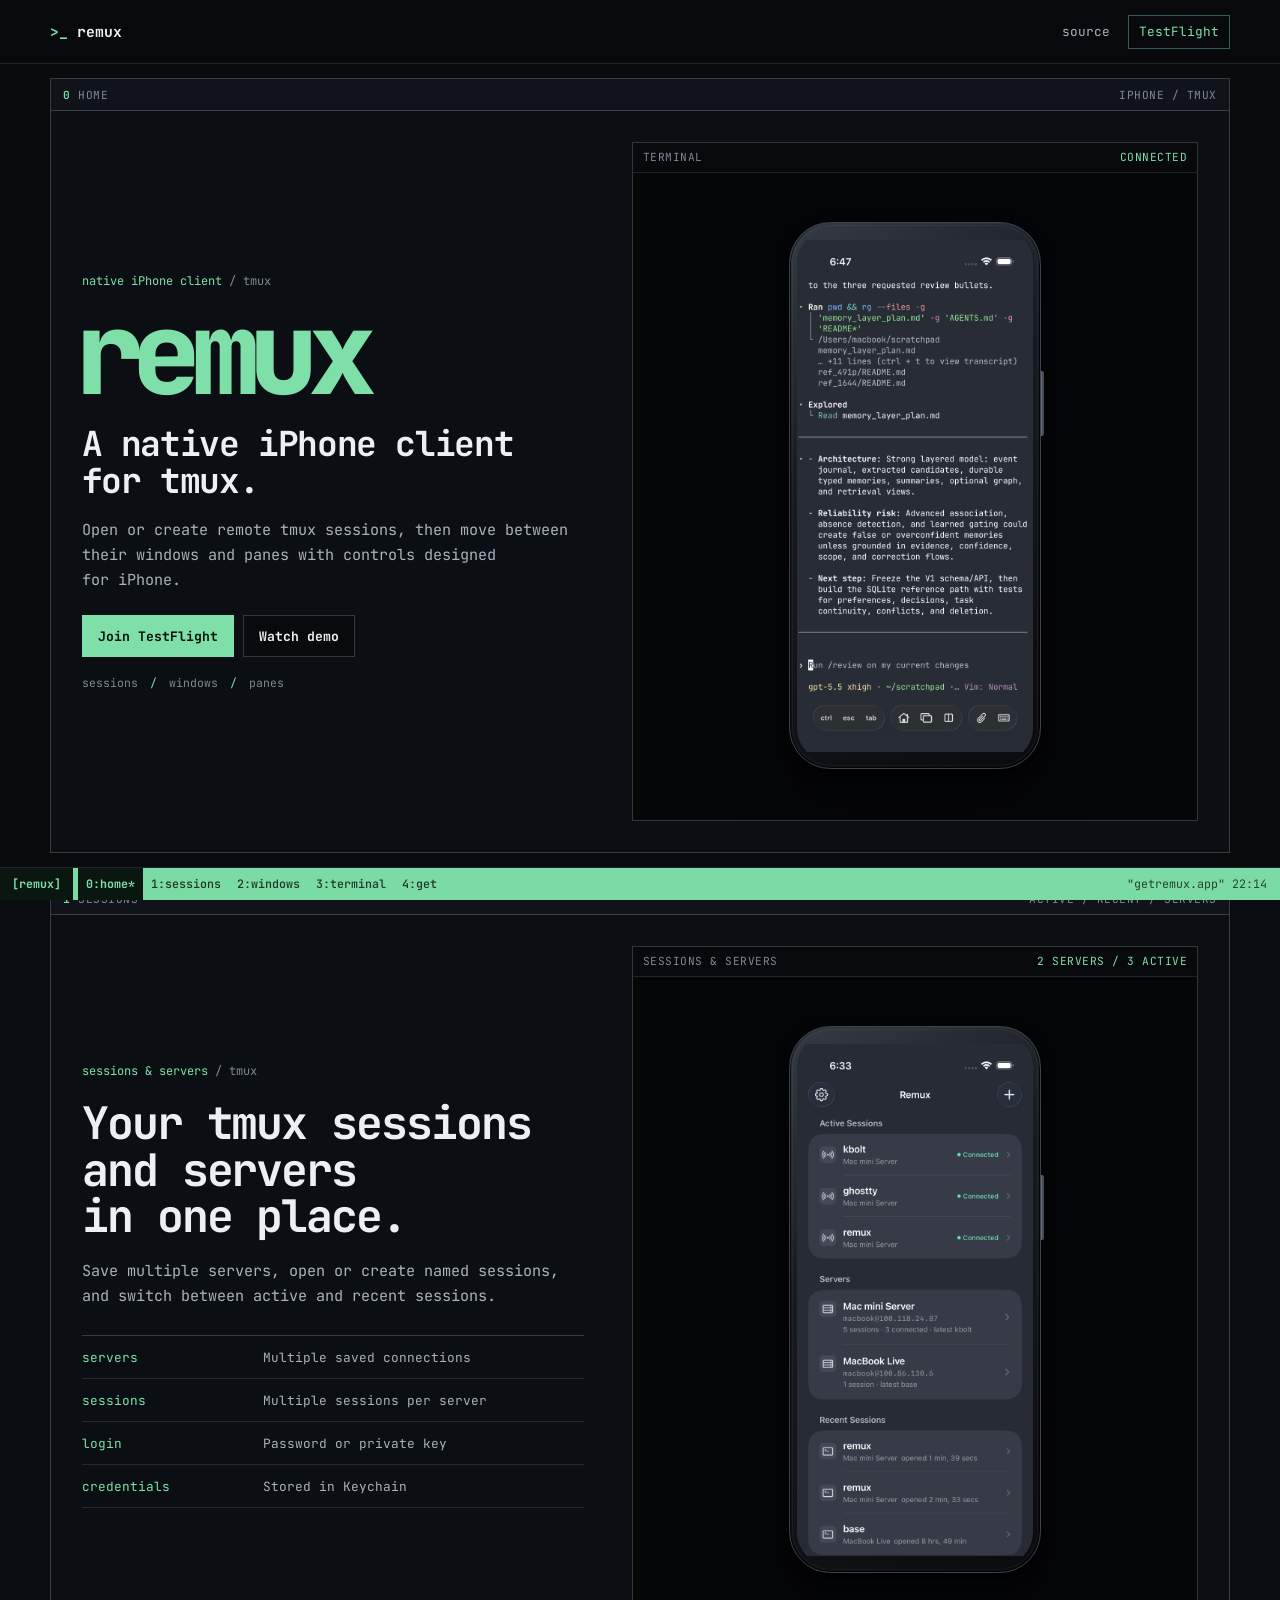
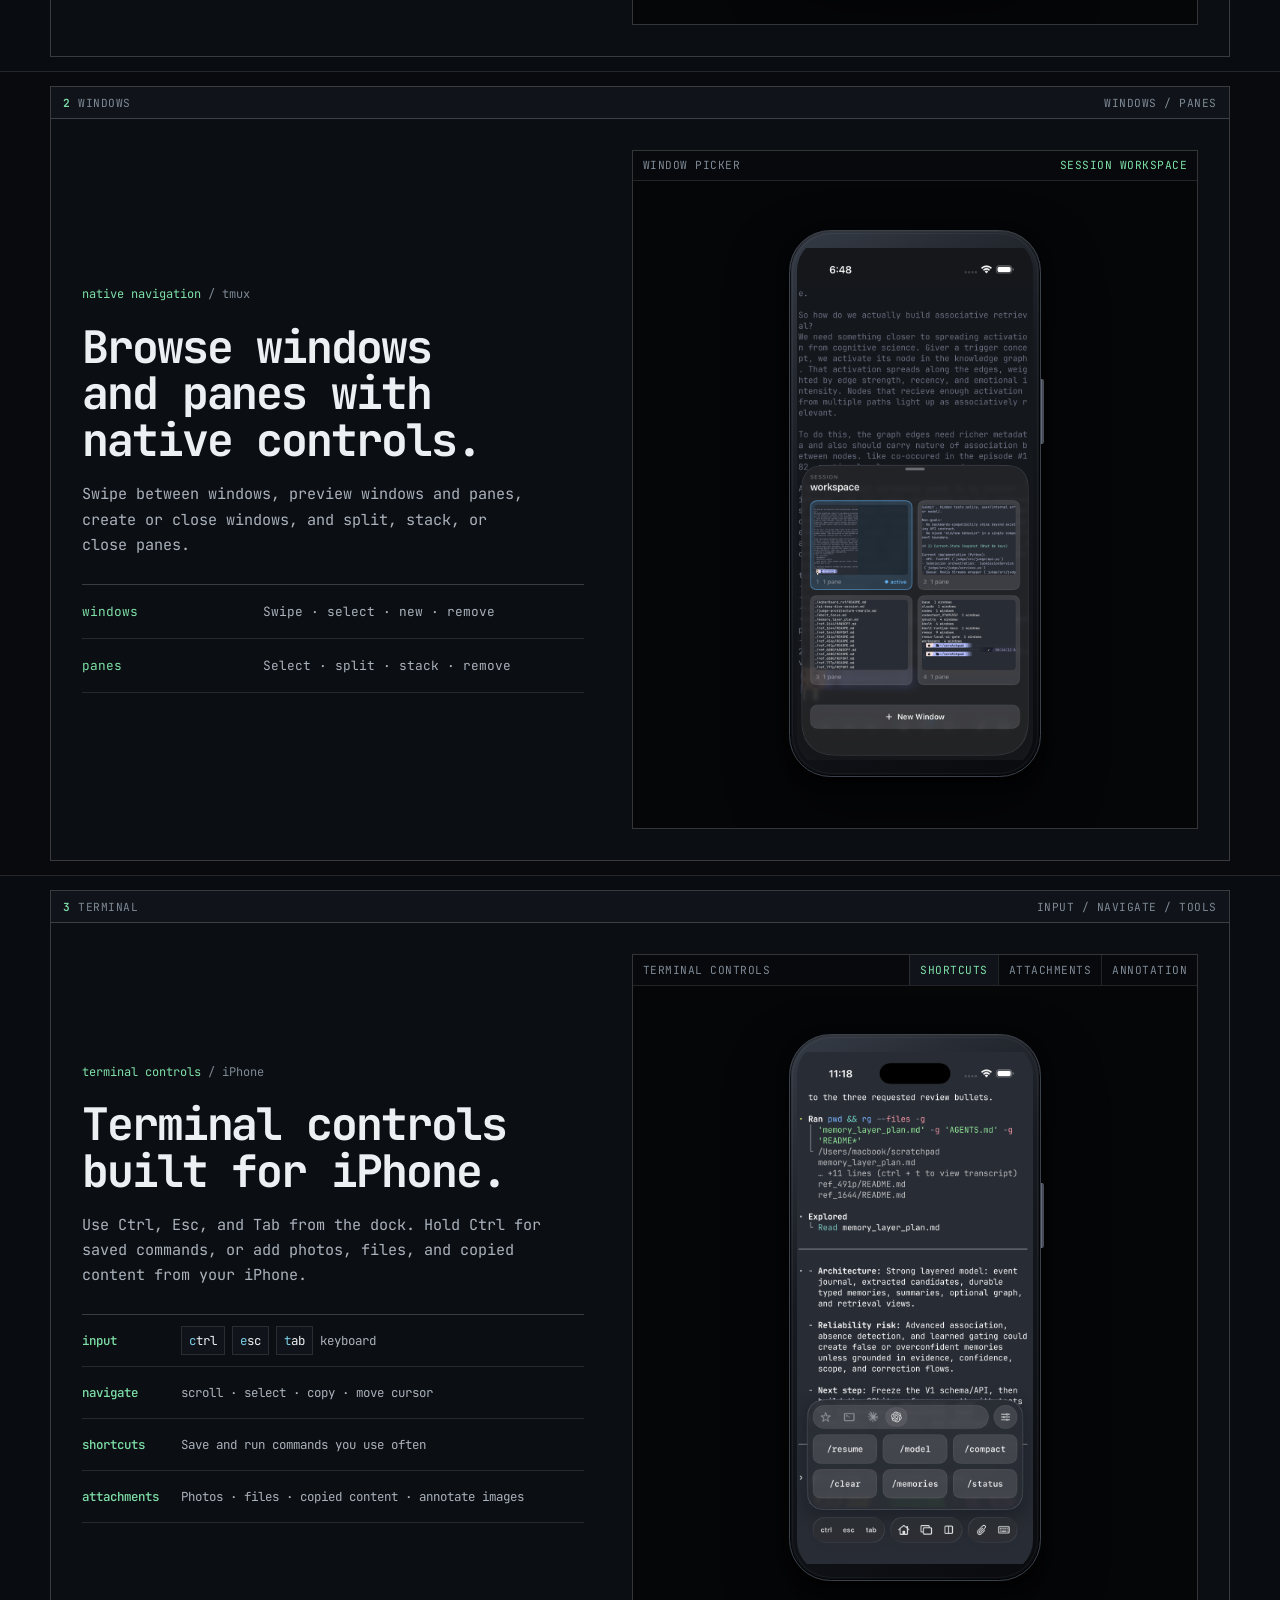
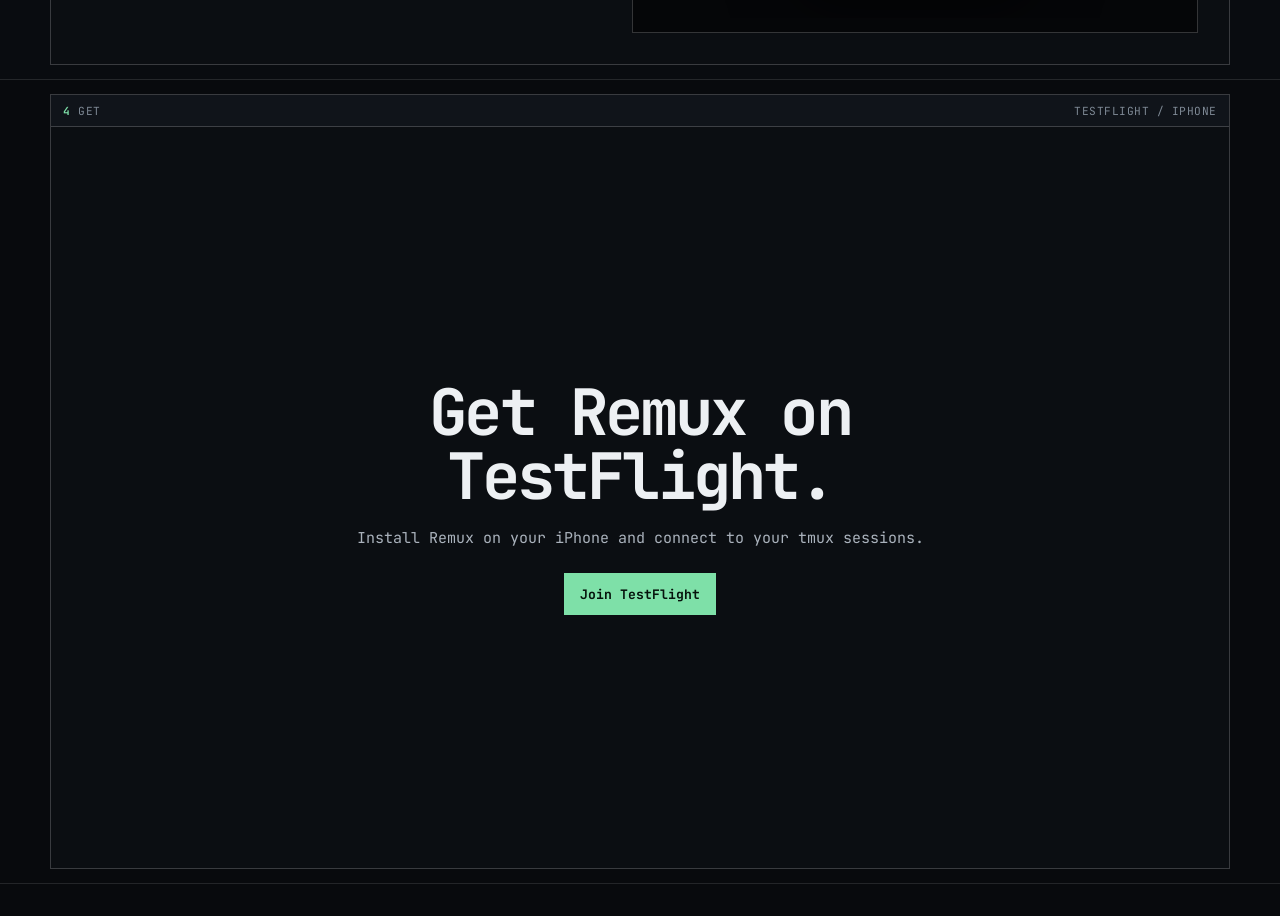
==== remux-site/index.html @ 09bf6525 "make remux-site the canonical site folder" ====
<!doctype html>
<html lang="en">
  <head>
    <meta charset="utf-8">
    <meta name="viewport" content="width=device-width, initial-scale=1">
    <meta
      name="description"
      content="Remux is a native iPhone client for remote tmux sessions, windows, and panes."
    >
    <meta name="theme-color" content="#080a0d">
    <title>Remux — A native iPhone client for tmux</title>
    <link rel="icon" href="./favicon.svg" type="image/svg+xml">
    <link rel="preconnect" href="https://fonts.googleapis.com">
    <link rel="preconnect" href="https://fonts.gstatic.com" crossorigin>
    <link
      href="https://fonts.googleapis.com/css2?family=JetBrains+Mono:wght@400;500;600;700;800&amp;display=swap"
      rel="stylesheet"
    >
    <link rel="stylesheet" href="./styles.css?v=9">
    <script src="./script.js?v=3" defer></script>
  </head>
  <body>
    <a class="skip-link" href="#main-content">Skip to content</a>

    <header class="site-header">
      <a class="brand" href="#home" aria-label="Remux home">
        <span aria-hidden="true">&gt;_</span>
        <span>remux</span>
      </a>
      <nav class="header-actions" aria-label="Primary navigation">
        <a href="https://github.com/h3nock/remux" target="_blank" rel="noopener noreferrer">
          source
        </a>
        <a
          class="testflight-link"
          href="https://testflight.apple.com/join/REMUX_PLACEHOLDER"
          target="_blank"
          rel="noopener noreferrer"
        >
          TestFlight
        </a>
      </nav>
    </header>

    <main id="main-content">
      <section id="home" class="window hero-window" aria-labelledby="home-title">
        <div class="window-shell">
          <div class="window-titlebar">
            <span><b>0</b> home</span>
            <span>iPhone / tmux</span>
          </div>
          <div class="window-body split hero-layout">
            <div class="copy-pane hero-copy">
              <p class="context-line"><span>native iPhone client</span> / tmux</p>
              <h1 id="home-title">remux</h1>
              <p class="headline">A native iPhone client for tmux.</p>
              <p class="lede">
                Open or create remote tmux sessions, then move between their windows and panes
                with controls designed for iPhone.
              </p>
              <div class="actions">
                <a
                  class="button primary"
                  href="https://testflight.apple.com/join/REMUX_PLACEHOLDER"
                  target="_blank"
                  rel="noopener noreferrer"
                >
                  Join TestFlight
                </a>
                <a
                  class="button"
                  href="https://www.youtube.com/watch?v=WZXKzUdI6mQ"
                  target="_blank"
                  rel="noopener noreferrer"
                >
                  Watch demo
                </a>
              </div>
              <p class="proof">sessions <i>/</i> windows <i>/</i> panes</p>
            </div>

            <figure class="media-pane hero-media">
              <div class="pane-label"><span>terminal</span><span>connected</span></div>
              <div class="device-stage">
                <div class="device-frame">
                  <img
                    class="device-screen"
                    src="./assets/screen-codex.png?v=2"
                    alt="Codex reviewing an architecture document in Remux with the iPhone terminal dock visible"
                    width="1260"
                    height="2736"
                    fetchpriority="high"
                  >
                </div>
              </div>
            </figure>
          </div>
        </div>
      </section>

      <section id="sessions" class="window" aria-labelledby="sessions-title">
        <div class="window-shell">
          <div class="window-titlebar">
            <span><b>1</b> sessions</span>
            <span>active / recent / servers</span>
          </div>
          <div class="window-body split">
            <div class="copy-pane">
              <p class="context-line"><span>sessions &amp; servers</span> / tmux</p>
              <h2 id="sessions-title">Your tmux sessions and servers in one place.</h2>
              <p class="lede">
                Save multiple servers, open or create named sessions, and switch between active
                and recent sessions.
              </p>

              <dl class="tui-table">
                <div><dt>servers</dt><dd>Multiple saved connections</dd></div>
                <div><dt>sessions</dt><dd>Multiple sessions per server</dd></div>
                <div><dt>login</dt><dd>Password or private key</dd></div>
                <div><dt>credentials</dt><dd>Stored in Keychain</dd></div>
              </dl>
            </div>

            <figure class="media-pane session-media">
              <div class="pane-label"><span>sessions &amp; servers</span><span>2 servers / 3 active</span></div>
              <div class="device-stage">
                <div class="device-frame">
                  <img
                    class="device-screen"
                    src="./assets/screen-home.png?v=2"
                    alt="Remux showing three active tmux sessions across two saved servers"
                    width="1260"
                    height="2736"
                    loading="lazy"
                  >
                </div>
              </div>
            </figure>
          </div>
        </div>
      </section>

      <section id="windows" class="window" aria-labelledby="windows-title">
        <div class="window-shell">
          <div class="window-titlebar">
            <span><b>2</b> windows</span>
            <span>windows / panes</span>
          </div>
          <div class="window-body split">
            <div class="copy-pane">
              <p class="context-line"><span>native navigation</span> / tmux</p>
              <h2 id="windows-title">Browse windows and panes with native controls.</h2>
              <p class="lede">
                Swipe between windows, preview windows and panes, create or close windows, and
                split, stack, or close panes.
              </p>

              <dl class="tui-table compact-table">
                <div><dt>windows</dt><dd>Swipe · select · new · remove</dd></div>
                <div><dt>panes</dt><dd>Select · split · stack · remove</dd></div>
              </dl>
            </div>

            <figure class="media-pane window-media">
              <div class="pane-label"><span>window picker</span><span>session workspace</span></div>
              <div class="device-stage">
                <div class="device-frame">
                  <img
                    class="device-screen"
                    src="./assets/screen-windows.png?v=2"
                    alt="The Remux window picker showing four live previews from a remote developer workspace"
                    width="1260"
                    height="2736"
                    loading="lazy"
                  >
                </div>
              </div>
            </figure>
          </div>
        </div>
      </section>

      <section id="terminal" class="window" aria-labelledby="terminal-title">
        <div class="window-shell">
          <div class="window-titlebar">
            <span><b>3</b> terminal</span>
            <span>input / navigate / tools</span>
          </div>
          <div class="window-body split">
            <div class="copy-pane">
              <p class="context-line"><span>terminal controls</span> / iPhone</p>
              <h2 id="terminal-title">Terminal controls built for iPhone.</h2>
              <p class="lede">
                Use Ctrl, Esc, and Tab from the dock. Hold Ctrl for saved commands, or add
                photos, files, and copied content from your iPhone.
              </p>

              <div class="command-lines" aria-label="Terminal control features">
                <p>
                  <b>input</b>
                  <span class="inline-values"><code>ctrl</code><code>esc</code><code>tab</code><span>keyboard</span></span>
                </p>
                <p><b>navigate</b><span>scroll · select · copy · move cursor</span></p>
                <p><b>shortcuts</b><span>Save and run commands you use often</span></p>
                <p><b>attachments</b><span>Photos · files · copied content · annotate images</span></p>
              </div>
            </div>

            <figure class="media-pane terminal-media">
              <div class="pane-label terminal-pane-label">
                <span>terminal controls</span>
                <div class="terminal-tabs" role="tablist" aria-label="Terminal control views">
                  <button
                    id="terminal-tab-shortcuts"
                    class="terminal-tab is-active"
                    type="button"
                    role="tab"
                    aria-selected="true"
                    aria-controls="terminal-panel-shortcuts"
                    data-terminal-state="shortcuts"
                  >
                    shortcuts
                  </button>
                  <button
                    id="terminal-tab-attachments"
                    class="terminal-tab"
                    type="button"
                    role="tab"
                    aria-selected="false"
                    aria-controls="terminal-panel-attachments"
                    tabindex="-1"
                    data-terminal-state="attachments"
                  >
                    attachments
                  </button>
                  <button
                    id="terminal-tab-annotation"
                    class="terminal-tab"
                    type="button"
                    role="tab"
                    aria-selected="false"
                    aria-controls="terminal-panel-annotation"
                    tabindex="-1"
                    data-terminal-state="annotation"
                  >
                    annotation
                  </button>
                </div>
              </div>
              <div class="terminal-stage">
                <div
                  id="terminal-panel-shortcuts"
                  class="terminal-panel is-active"
                  role="tabpanel"
                  aria-labelledby="terminal-tab-shortcuts"
                  aria-hidden="false"
                  data-terminal-panel="shortcuts"
                >
                  <div class="device-stage">
                    <div class="device-frame">
                      <img
                        class="device-screen"
                        src="./assets/screen-controls.png?v=3"
                        alt="Remux terminal with the Codex shortcut collection open, showing saved slash commands"
                        width="1260"
                        height="2736"
                        loading="lazy"
                      >
                    </div>
                  </div>
                </div>
                <div
                  id="terminal-panel-attachments"
                  class="terminal-panel"
                  role="tabpanel"
                  aria-labelledby="terminal-tab-attachments"
                  aria-hidden="true"
                  data-terminal-panel="attachments"
                >
                  <div class="device-stage">
                    <div class="device-frame">
                      <img
                        class="device-screen"
                        src="./assets/screen-attach.png?v=6"
                        alt="Remux terminal with Photos, Files, and Paste attachment options open"
                        width="1260"
                        height="2736"
                        loading="lazy"
                      >
                    </div>
                  </div>
                </div>
                <div
                  id="terminal-panel-annotation"
                  class="terminal-panel"
                  role="tabpanel"
                  aria-labelledby="terminal-tab-annotation"
                  aria-hidden="true"
                  data-terminal-panel="annotation"
                >
                  <div class="device-stage">
                    <div class="device-frame">
                      <img
                        class="device-screen"
                        src="./assets/screen-annotation.png"
                        alt="Remux image annotation editor with drawing tools and an attached screenshot"
                        width="1260"
                        height="2736"
                        loading="lazy"
                      >
                    </div>
                  </div>
                </div>
              </div>
            </figure>
          </div>
        </div>
      </section>

      <section id="get" class="window" aria-labelledby="get-title">
        <div class="window-shell">
          <div class="window-titlebar">
            <span><b>4</b> get</span>
            <span>TestFlight / iPhone</span>
          </div>
          <div class="window-body get-layout">
            <h2 id="get-title">Get Remux on TestFlight.</h2>
            <p>Install Remux on your iPhone and connect to your tmux sessions.</p>
            <div class="actions centered">
              <a
                class="button primary"
                href="https://testflight.apple.com/join/REMUX_PLACEHOLDER"
                target="_blank"
                rel="noopener noreferrer"
              >
                Join TestFlight
              </a>
            </div>
          </div>
        </div>
      </section>
    </main>

    <nav class="tmux-status" aria-label="Page windows">
      <span class="session-name">[remux]</span>
      <div class="window-links">
        <a href="#home" data-window="home">0:home</a>
        <a href="#sessions" data-window="sessions">1:sessions</a>
        <a href="#windows" data-window="windows">2:windows</a>
        <a href="#terminal" data-window="terminal">3:terminal</a>
        <a href="#get" data-window="get">4:get</a>
      </div>
      <span id="mobile-window" class="mobile-window">0:home*</span>
      <span class="status-meta">"getremux.app" <time id="clock">--:--</time></span>
    </nav>
  </body>
</html>
---- remux-site/styles.css ----
:root {
  color-scheme: dark;
  --bg: #080a0d;
  --pane: #0b0e12;
  --pane-2: #10141a;
  --ink: #edf0f3;
  --ink-2: #aab2bc;
  --ink-3: #7e8995;
  --mint: #7ee0a8;
  --mint-dark: #06120c;
  --blue: #79cfe6;
  --line: rgba(255, 255, 255, 0.11);
  --line-strong: rgba(255, 255, 255, 0.19);
  --header-height: 64px;
  --status-height: 32px;
  --max-width: 1180px;
}

* {
  box-sizing: border-box;
}

html {
  min-width: 320px;
  scroll-behavior: smooth;
  scroll-padding-top: var(--header-height);
  scroll-snap-type: y mandatory;
  background: var(--bg);
}

body {
  min-height: 100%;
  margin: 0;
  padding-bottom: var(--status-height);
  overflow-x: hidden;
  background: var(--bg);
  color: var(--ink);
  font-family: "JetBrains Mono", ui-monospace, SFMono-Regular, Menlo, Monaco, Consolas,
    monospace;
  -webkit-font-smoothing: antialiased;
}

a {
  color: inherit;
  text-decoration: none;
}

img {
  display: block;
}

h1,
h2,
p,
figure,
dl,
dd,
ul {
  margin: 0;
}

h1,
h2 {
  text-wrap: balance;
}

p {
  text-wrap: pretty;
}

::selection {
  background: rgba(126, 224, 168, 0.28);
  color: #fff;
}

:focus-visible {
  outline: 2px solid var(--mint);
  outline-offset: 3px;
}

.skip-link {
  position: fixed;
  top: 10px;
  left: 14px;
  z-index: 100;
  padding: 9px 12px;
  background: var(--mint);
  color: var(--mint-dark);
  font-size: 0.78rem;
  font-weight: 700;
  transform: translateY(-160%);
}

.skip-link:focus {
  transform: translateY(0);
}

.site-header {
  position: sticky;
  top: 0;
  z-index: 60;
  height: var(--header-height);
  display: flex;
  align-items: center;
  justify-content: space-between;
  gap: 20px;
  padding: 0 max(20px, calc((100vw - var(--max-width)) / 2));
  border-bottom: 1px solid var(--line);
  background: rgba(8, 10, 13, 0.96);
}

.brand,
.header-actions a {
  min-height: 44px;
  display: inline-flex;
  align-items: center;
}

.brand {
  gap: 9px;
  font-size: 0.92rem;
  font-weight: 700;
}

.brand > :first-child {
  color: var(--mint);
}

.header-actions {
  display: flex;
  align-items: center;
  gap: 8px;
  color: var(--ink-2);
  font-size: 0.8rem;
}

.header-actions a {
  padding: 0 10px;
}

.header-actions a:hover {
  color: var(--ink);
}

.header-actions .testflight-link {
  min-height: 34px;
  border: 1px solid rgba(126, 224, 168, 0.4);
  color: var(--mint);
}

.window {
  height: calc(100svh - var(--header-height) - var(--status-height));
  min-height: 0;
  padding: 14px 20px;
  overflow: hidden;
  scroll-margin-top: 0;
  scroll-snap-align: start;
  scroll-snap-stop: always;
  border-bottom: 1px solid var(--line);
  background: var(--bg);
}

.window:nth-child(even) {
  background: #090c10;
}

.window-shell {
  width: min(100%, var(--max-width));
  height: 100%;
  margin: 0 auto;
  display: grid;
  grid-template-rows: 32px minmax(0, 1fr);
  border: 1px solid var(--line-strong);
  background: var(--pane);
}

.window-titlebar,
.pane-label {
  display: flex;
  align-items: center;
  justify-content: space-between;
  gap: 18px;
  color: var(--ink-3);
  font-size: 0.7rem;
  letter-spacing: 0.045em;
  text-transform: uppercase;
}

.window-titlebar {
  min-width: 0;
  padding: 0 12px;
  border-bottom: 1px solid var(--line-strong);
  background: var(--pane-2);
}

.window-titlebar span {
  min-width: 0;
  overflow: hidden;
  text-overflow: ellipsis;
  white-space: nowrap;
}

.window-titlebar b {
  color: var(--mint);
  font-weight: 600;
}

.window-body {
  min-height: 0;
  padding: clamp(18px, 3.4vh, 34px);
  overflow: hidden;
}

.window-body.split {
  display: grid;
  grid-template-columns: minmax(0, 0.94fr) minmax(360px, 1.06fr);
  gap: clamp(22px, 4vw, 48px);
  align-items: stretch;
}

.copy-pane {
  min-width: 0;
  align-self: center;
}

.context-line {
  color: var(--ink-3);
  font-size: 0.75rem;
  line-height: 1.4;
}

.context-line span {
  color: var(--mint);
}

.hero-copy h1 {
  margin: clamp(12px, 2vh, 20px) 0 0 -0.07em;
  color: var(--mint);
  font-size: clamp(5rem, 9vw, 8.2rem);
  font-weight: 800;
  letter-spacing: -0.09em;
  line-height: 0.78;
}

.headline {
  max-width: 650px;
  margin-top: clamp(20px, 3vh, 30px);
  font-size: clamp(1.65rem, 2.7vw, 2.35rem);
  font-weight: 700;
  letter-spacing: -0.04em;
  line-height: 1.08;
}

.lede {
  max-width: 620px;
  margin-top: clamp(12px, 2vh, 20px);
  color: var(--ink-2);
  font-size: 0.95rem;
  line-height: 1.65;
}

.actions {
  display: flex;
  flex-wrap: wrap;
  gap: 9px;
  margin-top: clamp(16px, 2.5vh, 24px);
}

.button {
  min-height: 42px;
  display: inline-flex;
  align-items: center;
  justify-content: center;
  padding: 9px 15px;
  border: 1px solid var(--line-strong);
  background: var(--bg);
  font-size: 0.82rem;
  font-weight: 700;
}

a.button:hover {
  border-color: var(--ink-3);
  background: var(--pane-2);
}

.button.primary {
  border-color: var(--mint);
  background: var(--mint);
  color: var(--mint-dark);
}

a.button.primary:hover {
  border-color: var(--mint);
  background: var(--pane-2);
  color: var(--mint);
}

.proof {
  margin-top: clamp(13px, 2vh, 20px);
  color: var(--ink-3);
  font-size: 0.72rem;
}

.proof i {
  padding: 0 0.45em;
  color: var(--mint);
  font-style: normal;
}

.media-pane {
  position: relative;
  min-width: 0;
  min-height: 0;
  overflow: hidden;
  border: 1px solid var(--line-strong);
  background: #050608;
}

.pane-label {
  position: absolute;
  top: 0;
  right: 0;
  left: 0;
  z-index: 2;
  min-height: 30px;
  padding: 0 10px;
  border-bottom: 1px solid var(--line);
  background: rgba(8, 10, 13, 0.92);
}

.pane-label span:last-child {
  color: var(--mint);
}

.device-stage {
  position: absolute;
  top: 42px;
  right: 18px;
  bottom: 14px;
  left: 18px;
  display: grid;
  place-items: center;
  min-width: 0;
  min-height: 0;
  container-type: size;
  perspective: 1200px;
}

.device-frame {
  --device-bezel: clamp(5px, 0.55vw, 8px);
  --device-radius: clamp(28px, 4.6vh, 52px);
  position: relative;
  width: min(72cqw, 40.526cqh, 280px);
  height: auto;
  max-width: 100%;
  aspect-ratio: 1260 / 2736;
  padding: var(--device-bezel);
  border: 1px solid #3b424d;
  border-radius: var(--device-radius);
  background: linear-gradient(145deg, #353b45 0%, #171a20 38%, #090b0e 100%);
  box-shadow:
    0 28px 58px rgba(0, 0, 0, 0.52),
    0 4px 12px rgba(0, 0, 0, 0.7),
    inset 0 1px 0 rgba(255, 255, 255, 0.16),
    inset 0 0 0 1px rgba(0, 0, 0, 0.72);
  transition: transform 260ms ease;
}

.device-frame::before {
  content: "";
  position: absolute;
  inset: 2px;
  z-index: 1;
  border-radius: calc(var(--device-radius) - 2px);
  box-shadow: inset 0 0 0 1px rgba(255, 255, 255, 0.045);
  pointer-events: none;
}

.device-frame::after {
  content: "";
  position: absolute;
  top: 27%;
  right: -4px;
  width: 3px;
  height: 12%;
  border-radius: 0 2px 2px 0;
  background: #454c57;
  box-shadow: inset 1px 0 rgba(255, 255, 255, 0.16);
}

.device-screen {
  width: 100%;
  height: 100%;
  border-radius: calc(var(--device-radius) - var(--device-bezel) - 2px);
  object-fit: contain;
  object-position: center;
  overflow: hidden;
}

.terminal-tabs {
  align-self: stretch;
  display: flex;
  align-items: stretch;
  margin-right: -10px;
}

.terminal-tab {
  min-width: 0;
  min-height: 30px;
  padding: 0 10px;
  border: 0;
  border-left: 1px solid var(--line);
  appearance: none;
  background: transparent;
  color: var(--ink-3);
  cursor: pointer;
  font: inherit;
  letter-spacing: inherit;
  text-transform: inherit;
}

.terminal-tab:hover,
.terminal-tab:focus-visible {
  background: var(--pane-2);
  color: var(--ink);
}

.terminal-tab:focus-visible {
  outline: 1px solid var(--blue);
  outline-offset: -2px;
}

.terminal-tab.is-active {
  background: var(--pane-2);
  color: var(--mint);
}

.terminal-stage {
  position: absolute;
  top: 42px;
  right: 18px;
  bottom: 14px;
  left: 18px;
  min-width: 0;
  min-height: 0;
  overflow: hidden;
}

.terminal-panel {
  position: absolute;
  inset: 0;
  opacity: 0;
  pointer-events: none;
  transform: translateY(4px);
  visibility: hidden;
  transition:
    opacity 160ms ease,
    transform 160ms ease,
    visibility 0s linear 160ms;
}

.terminal-panel.is-active {
  opacity: 1;
  pointer-events: auto;
  transform: translateY(0);
  visibility: visible;
  transition-delay: 0s;
}

.terminal-panel .device-stage {
  inset: 0;
}

h2 {
  max-width: 690px;
  margin-top: clamp(14px, 2.3vh, 22px);
  font-size: clamp(2rem, 3.5vw, 3.15rem);
  font-weight: 700;
  letter-spacing: -0.045em;
  line-height: 1.04;
}

.tui-table,
.command-lines,
.tui-list {
  margin-top: clamp(18px, 3vh, 30px);
  border-top: 1px solid var(--line-strong);
}

.tui-table div {
  min-height: 43px;
  display: grid;
  grid-template-columns: minmax(85px, 0.34fr) minmax(0, 0.66fr);
  align-items: center;
  gap: 16px;
  border-bottom: 1px solid var(--line);
  font-size: 0.8rem;
}

.compact-table div {
  min-height: 54px;
}

.tui-table dt {
  color: var(--mint);
}

.tui-table dd {
  color: var(--ink-2);
}

.command-lines > p {
  min-height: 52px;
  display: grid;
  grid-template-columns: 92px minmax(0, 1fr);
  align-items: center;
  gap: 7px;
  border-bottom: 1px solid var(--line);
  color: var(--ink-2);
  font-size: 0.78rem;
}

.command-lines b {
  color: var(--mint);
  font-weight: 500;
}

.inline-values {
  display: flex;
  align-items: center;
  flex-wrap: wrap;
  gap: 7px;
}

.command-lines code {
  padding: 5px 7px;
  border: 1px solid var(--line);
  background: var(--pane-2);
  color: var(--ink);
  font: inherit;
}

.command-lines code::first-letter {
  color: var(--blue);
}

.tui-list {
  padding: 0;
  list-style: none;
}

.tui-list li {
  min-height: 48px;
  display: flex;
  align-items: center;
  gap: 14px;
  border-bottom: 1px solid var(--line);
  color: var(--ink-2);
  font-size: 0.8rem;
}

.tui-list b {
  color: var(--mint);
  font-size: 0.7rem;
  font-weight: 500;
}

.get-layout {
  display: flex;
  flex-direction: column;
  align-items: center;
  justify-content: center;
  text-align: center;
}

.get-layout h2 {
  max-width: 760px;
  margin-top: 0;
  color: var(--ink);
  font-size: clamp(2.8rem, 5vw, 4rem);
  line-height: 1;
}

.get-layout > p:not(.context-line) {
  max-width: 660px;
  margin-top: 18px;
  color: var(--ink-2);
  font-size: 0.94rem;
  line-height: 1.65;
}

.actions.centered {
  justify-content: center;
}

.tmux-status {
  position: fixed;
  right: 0;
  bottom: 0;
  left: 0;
  z-index: 70;
  height: var(--status-height);
  display: flex;
  align-items: center;
  overflow: hidden;
  background: #7bdba4;
  color: #07120c;
  font-size: 0.73rem;
  user-select: none;
}

.session-name {
  height: 100%;
  display: flex;
  align-items: center;
  padding: 0 12px;
  background: #0a1710;
  color: var(--mint);
  font-weight: 700;
}

.window-links {
  min-width: 0;
  flex: 1;
  height: 100%;
  display: flex;
  align-items: center;
  padding: 0 5px;
}

.window-links a {
  height: 100%;
  display: inline-flex;
  align-items: center;
  padding: 0 8px;
  font-weight: 500;
  color: rgba(7, 18, 12, 0.82);
  opacity: 1;
  white-space: nowrap;
  transition: background-color 160ms ease, color 160ms ease;
}

.window-links a:hover {
  background: rgba(6, 18, 12, 0.07);
  opacity: 1;
}

.window-links a.is-active {
  background: #0a1710;
  color: var(--mint);
  font-weight: 700;
}

.window-links a.is-active::after {
  content: "*";
}

.status-meta {
  padding: 0 13px;
  opacity: 0.74;
  white-space: nowrap;
}

.mobile-window {
  display: none;
}

@media (max-width: 800px) {
  :root {
    --header-height: 56px;
    --status-height: 30px;
  }

  .site-header {
    padding-inline: 14px;
  }

  .window {
    padding: 8px 10px;
  }

  .window-shell {
    grid-template-rows: 30px minmax(0, 1fr);
  }

  .window-body {
    padding: clamp(13px, 2.2vh, 18px);
  }

  .window-body.split {
    grid-template-columns: 1fr;
    grid-template-rows: auto minmax(0, 1fr);
    gap: 14px;
  }

  .copy-pane {
    align-self: start;
  }

  .hero-copy h1 {
    font-size: clamp(4.4rem, 21vw, 6rem);
  }

  .headline {
    margin-top: 18px;
    font-size: clamp(1.45rem, 6.5vw, 1.85rem);
  }

  .lede {
    margin-top: 11px;
    font-size: 0.86rem;
    line-height: 1.55;
  }

  .actions {
    margin-top: 15px;
  }

  .button {
    min-height: 40px;
    font-size: 0.75rem;
  }

  .proof {
    margin-top: 12px;
    font-size: 0.66rem;
  }

  h2 {
    margin-top: 12px;
    font-size: clamp(1.85rem, 7.6vw, 2.35rem);
  }

  .context-line {
    font-size: 0.67rem;
  }

  .tui-table,
  .command-lines,
  .tui-list {
    margin-top: 13px;
  }

  .tui-table div {
    min-height: 33px;
    font-size: 0.71rem;
  }

  .command-lines > p {
    min-height: 40px;
    grid-template-columns: 78px minmax(0, 1fr);
    font-size: 0.69rem;
  }

  .command-lines code {
    padding: 4px 6px;
  }

  .tui-list li {
    min-height: 38px;
    font-size: 0.71rem;
  }

  .media-pane {
    padding: 0;
  }

  .device-stage {
    top: 38px;
    right: 10px;
    bottom: 9px;
    left: 10px;
  }

  .device-frame {
    --device-bezel: 4px;
    --device-radius: clamp(20px, 7vw, 30px);
  }

  .terminal-pane-label > span:first-child {
    display: none;
  }

  .terminal-pane-label {
    padding: 0;
  }

  .terminal-tabs {
    width: 100%;
    margin-right: 0;
  }

  .terminal-tab {
    flex: 1;
    padding: 0 4px;
    font-size: 0.56rem;
  }

  .terminal-tab:first-child {
    border-left: 0;
  }

  .terminal-stage {
    top: 38px;
    right: 10px;
    bottom: 9px;
    left: 10px;
  }

  .get-layout h2 {
    margin-top: 0;
    font-size: clamp(2.3rem, 10vw, 3rem);
  }

  .get-layout > p:not(.context-line) {
    margin-top: 14px;
    font-size: 0.9rem;
  }

  .get-layout .button {
    min-height: 44px;
    padding-inline: 17px;
    font-size: 0.8rem;
  }

  .window-links,
  .status-meta {
    display: none;
  }

  .mobile-window {
    flex: 1;
    display: block;
    padding-left: 9px;
    font-weight: 700;
  }

  .tmux-status::after {
    content: '"getremux.app"';
    padding-right: 10px;
    font-size: 0.65rem;
    opacity: 0.7;
  }
}

@media (max-width: 380px) {
  .brand {
    font-size: 0.85rem;
  }

  .header-actions {
    gap: 1px;
    font-size: 0.7rem;
  }

  .header-actions a {
    padding-inline: 7px;
  }

  .window-titlebar span:last-child {
    display: none;
  }

  .headline {
    font-size: 1.4rem;
  }

  .lede {
    font-size: 0.8rem;
  }

  .proof {
    display: none;
  }

  .button {
    font-size: 0.7rem;
  }

  .command-lines > p {
    min-height: 36px;
  }
}

@media (max-width: 800px) and (max-height: 700px) {
  #terminal .command-lines {
    display: none;
  }
}

@media (max-height: 720px) and (min-width: 801px) {
  .window {
    padding-block: 8px;
  }

  .window-body {
    padding-block: 18px;
  }

  .hero-copy h1 {
    font-size: 5.8rem;
  }

  .headline {
    margin-top: 18px;
    font-size: 1.75rem;
  }

  .lede {
    margin-top: 12px;
    font-size: 0.85rem;
  }

  h2 {
    font-size: 2.25rem;
  }

  .tui-table div {
    min-height: 36px;
  }

}

@media (hover: hover) and (pointer: fine) {
  .window-shell:hover .device-frame {
    transform: translateY(-2px) scale(1.006);
  }
}

@keyframes boot-in {
  from {
    opacity: 0;
    transform: translateY(8px);
  }

  to {
    opacity: 1;
    transform: translateY(0);
  }
}

.hero-copy,
.hero-media {
  animation: boot-in 420ms ease-out both;
}

.hero-media {
  animation-delay: 80ms;
}

@media (prefers-reduced-motion: reduce) {
  html {
    scroll-behavior: auto;
  }

  .hero-copy,
  .hero-media {
    animation: none;
  }

  .device-frame,
  .terminal-panel,
  .window-links a {
    transition: none;
  }
}
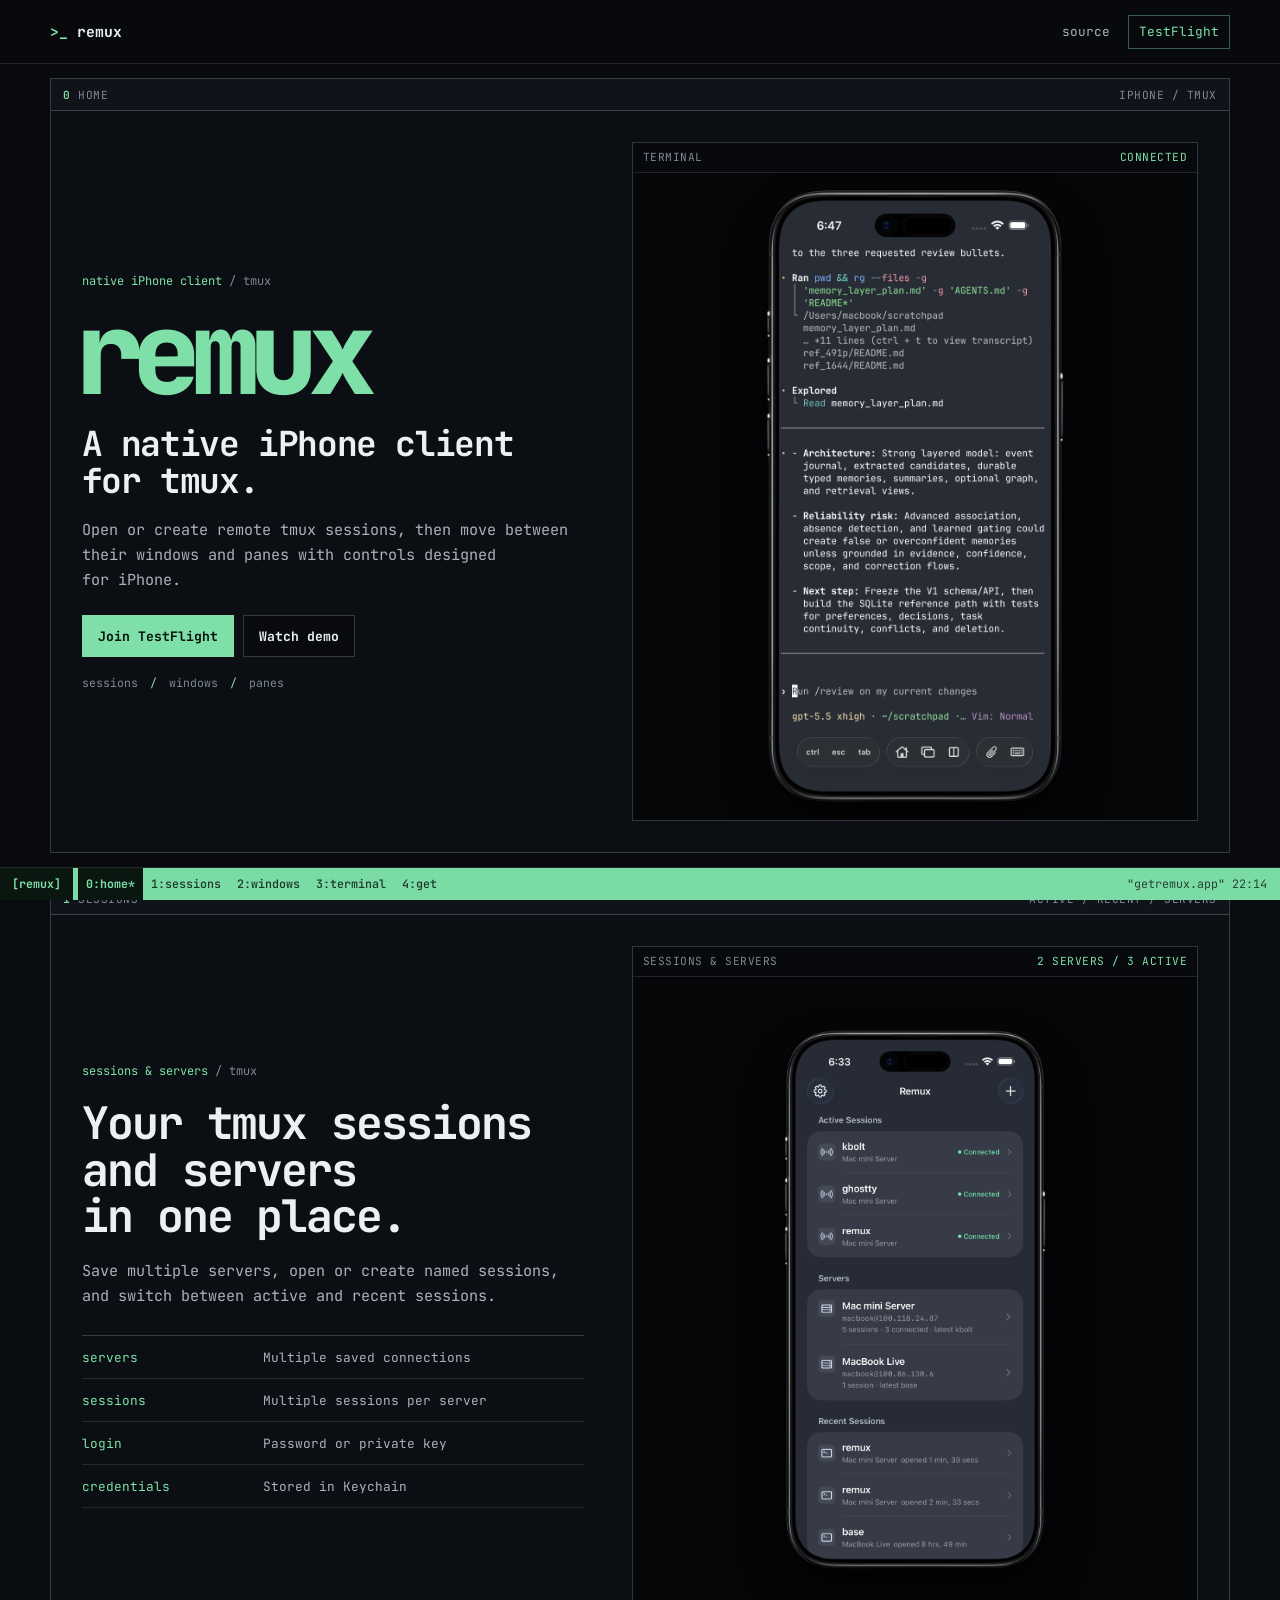
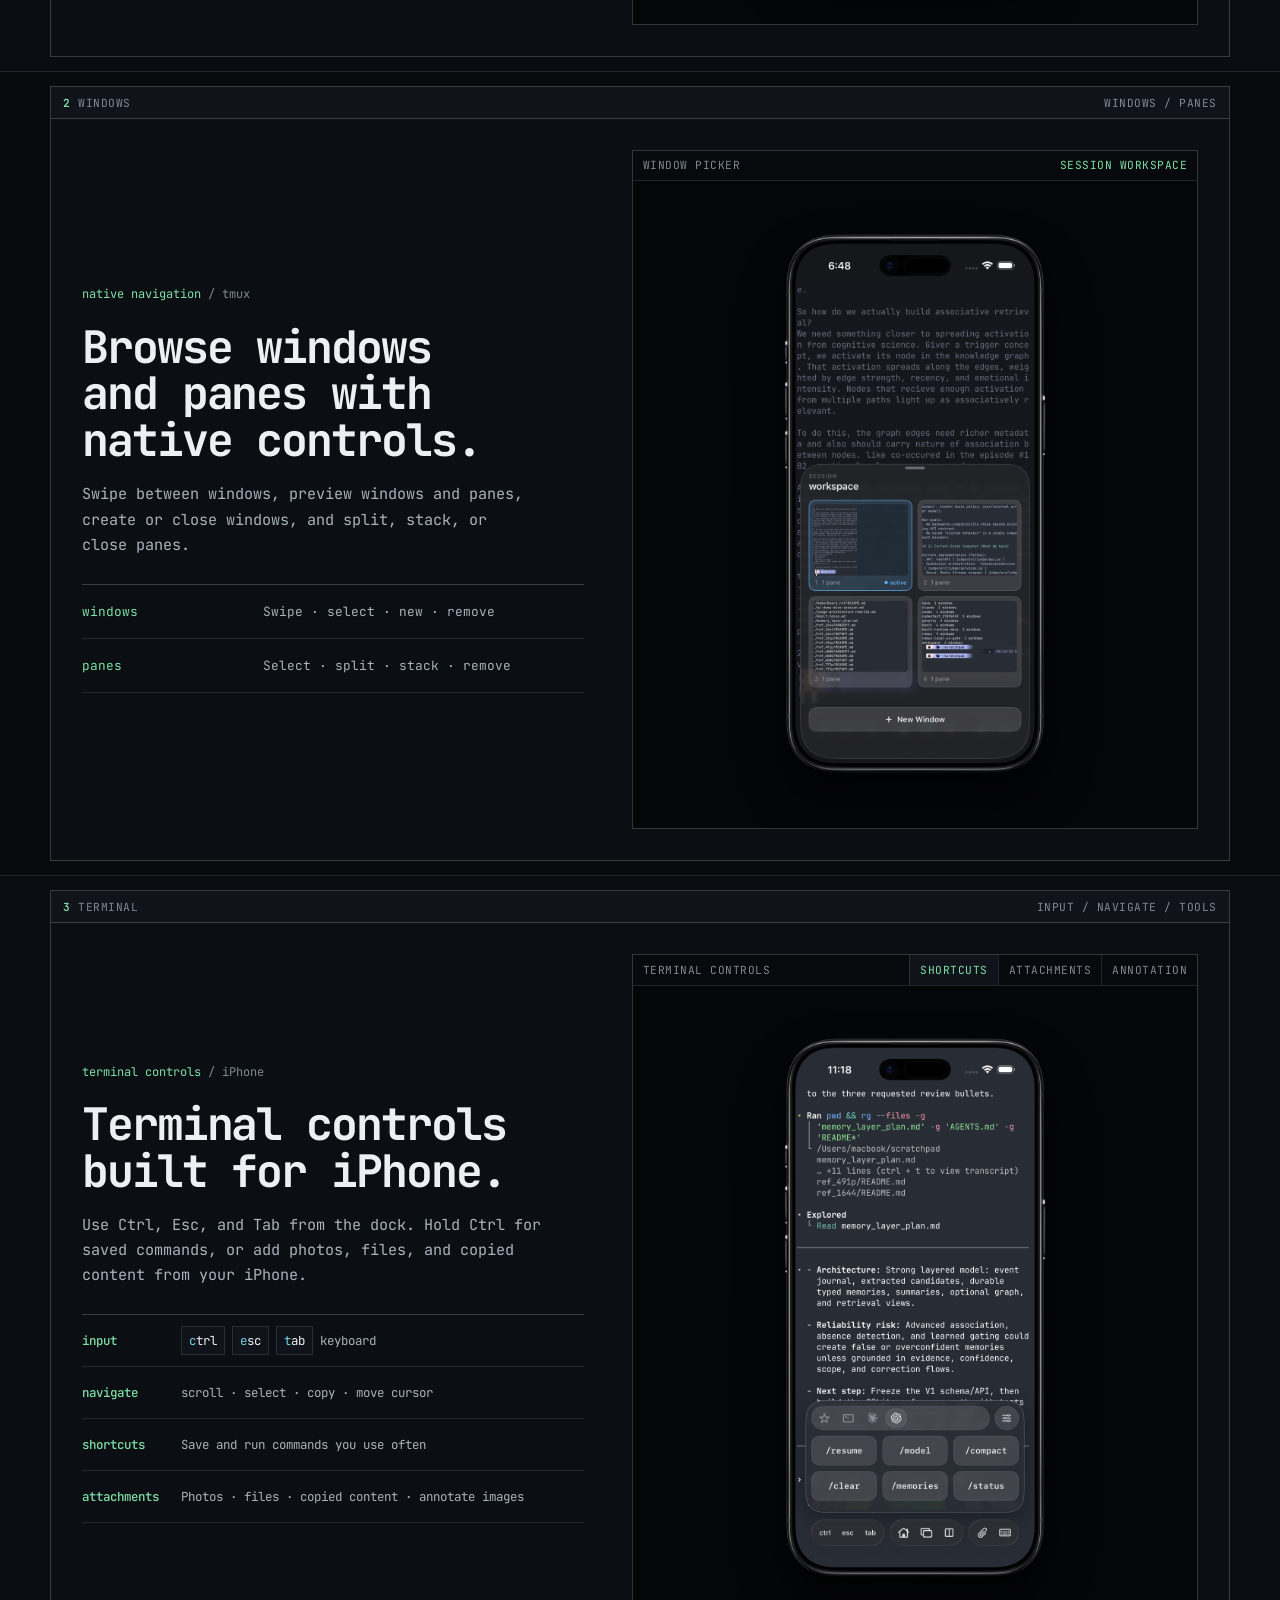
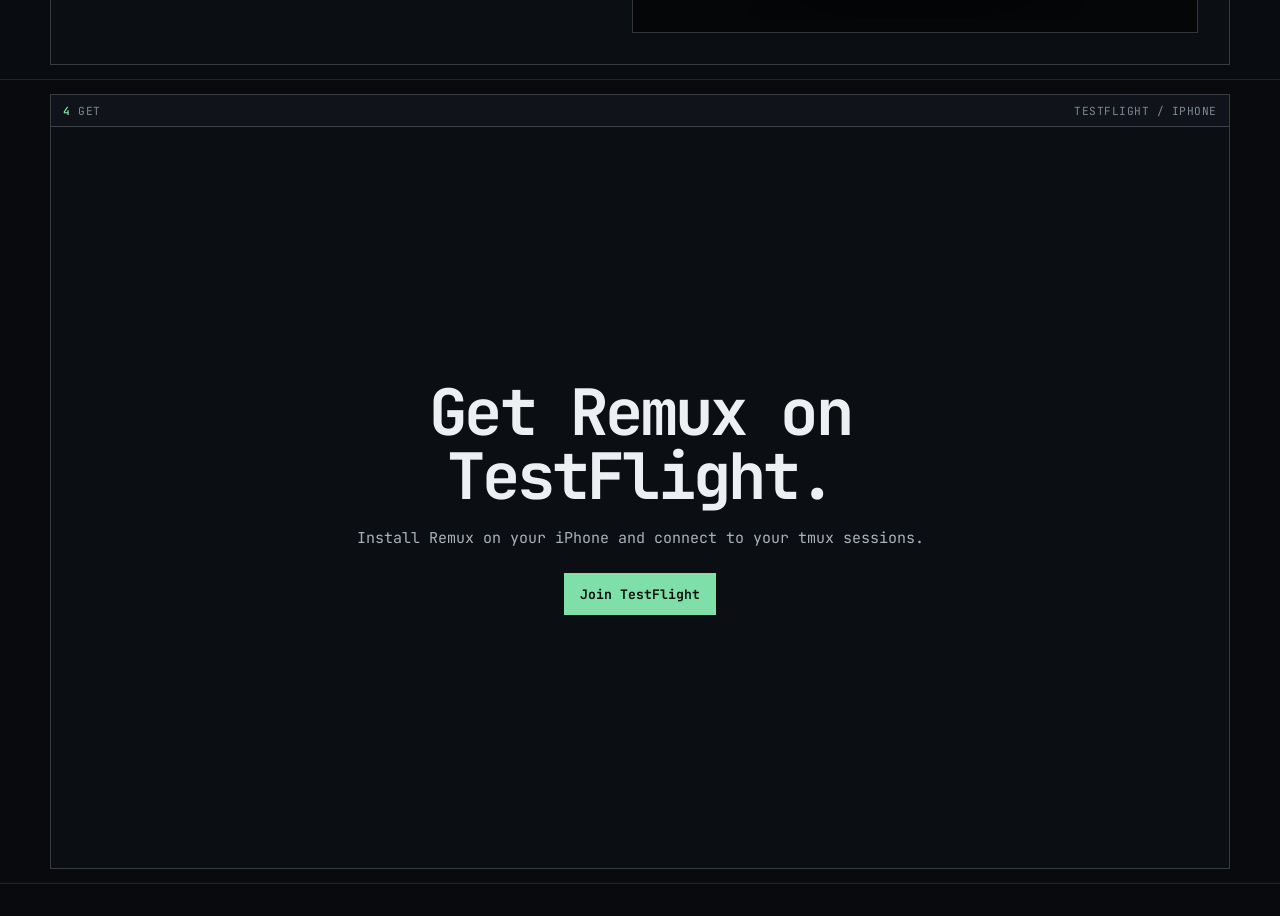
==== commit 9b08f9ec: "use official iphone air frames" ====
--- a/remux-site/index.html
+++ b/remux-site/index.html
@@ -16,7 +16,7 @@
       href="https://fonts.googleapis.com/css2?family=JetBrains+Mono:wght@400;500;600;700;800&amp;display=swap"
       rel="stylesheet"
     >
-    <link rel="stylesheet" href="./styles.css?v=9">
+    <link rel="stylesheet" href="./styles.css?v=10">
     <script src="./script.js?v=3" defer></script>
   </head>
   <body>
@@ -85,10 +85,10 @@
                 <div class="device-frame">
                   <img
                     class="device-screen"
-                    src="./assets/screen-codex.png?v=2"
+                    src="./assets/device-codex.webp?v=1"
                     alt="Codex reviewing an architecture document in Remux with the iPhone terminal dock visible"
-                    width="1260"
-                    height="2736"
+                    width="1380"
+                    height="2880"
                     fetchpriority="high"
                   >
                 </div>
@@ -127,10 +127,10 @@
                 <div class="device-frame">
                   <img
                     class="device-screen"
-                    src="./assets/screen-home.png?v=2"
+                    src="./assets/device-home.webp?v=1"
                     alt="Remux showing three active tmux sessions across two saved servers"
-                    width="1260"
-                    height="2736"
+                    width="1380"
+                    height="2880"
                     loading="lazy"
                   >
                 </div>
@@ -167,10 +167,10 @@
                 <div class="device-frame">
                   <img
                     class="device-screen"
-                    src="./assets/screen-windows.png?v=2"
+                    src="./assets/device-windows.webp?v=1"
                     alt="The Remux window picker showing four live previews from a remote developer workspace"
-                    width="1260"
-                    height="2736"
+                    width="1380"
+                    height="2880"
                     loading="lazy"
                   >
                 </div>
@@ -260,10 +260,10 @@
                     <div class="device-frame">
                       <img
                         class="device-screen"
-                        src="./assets/screen-controls.png?v=3"
+                        src="./assets/device-controls.webp?v=1"
                         alt="Remux terminal with the Codex shortcut collection open, showing saved slash commands"
-                        width="1260"
-                        height="2736"
+                        width="1380"
+                        height="2880"
                         loading="lazy"
                       >
                     </div>
@@ -281,10 +281,10 @@
                     <div class="device-frame">
                       <img
                         class="device-screen"
-                        src="./assets/screen-attach.png?v=6"
+                        src="./assets/device-attach.webp?v=1"
                         alt="Remux terminal with Photos, Files, and Paste attachment options open"
-                        width="1260"
-                        height="2736"
+                        width="1380"
+                        height="2880"
                         loading="lazy"
                       >
                     </div>
@@ -302,10 +302,10 @@
                     <div class="device-frame">
                       <img
                         class="device-screen"
-                        src="./assets/screen-annotation.png"
+                        src="./assets/device-annotation.webp?v=1"
                         alt="Remux image annotation editor with drawing tools and an attached screenshot"
-                        width="1260"
-                        height="2736"
+                        width="1380"
+                        height="2880"
                         loading="lazy"
                       >
                     </div>
--- a/remux-site/styles.css
+++ b/remux-site/styles.css
@@ -347,54 +347,26 @@
 }
 
 .device-frame {
-  --device-bezel: clamp(5px, 0.55vw, 8px);
-  --device-radius: clamp(28px, 4.6vh, 52px);
   position: relative;
-  width: min(72cqw, 40.526cqh, 280px);
+  width: min(78cqw, 42.167cqh, 290px);
   height: auto;
   max-width: 100%;
-  aspect-ratio: 1260 / 2736;
-  padding: var(--device-bezel);
-  border: 1px solid #3b424d;
-  border-radius: var(--device-radius);
-  background: linear-gradient(145deg, #353b45 0%, #171a20 38%, #090b0e 100%);
-  box-shadow:
-    0 28px 58px rgba(0, 0, 0, 0.52),
-    0 4px 12px rgba(0, 0, 0, 0.7),
-    inset 0 1px 0 rgba(255, 255, 255, 0.16),
-    inset 0 0 0 1px rgba(0, 0, 0, 0.72);
+  aspect-ratio: 1380 / 2880;
+  filter:
+    drop-shadow(0 24px 24px rgba(0, 0, 0, 0.42))
+    drop-shadow(0 4px 6px rgba(0, 0, 0, 0.62));
   transition: transform 260ms ease;
 }
 
-.device-frame::before {
-  content: "";
-  position: absolute;
-  inset: 2px;
-  z-index: 1;
-  border-radius: calc(var(--device-radius) - 2px);
-  box-shadow: inset 0 0 0 1px rgba(255, 255, 255, 0.045);
-  pointer-events: none;
-}
-
-.device-frame::after {
-  content: "";
-  position: absolute;
-  top: 27%;
-  right: -4px;
-  width: 3px;
-  height: 12%;
-  border-radius: 0 2px 2px 0;
-  background: #454c57;
-  box-shadow: inset 1px 0 rgba(255, 255, 255, 0.16);
+.hero-media .device-frame {
+  width: min(85cqw, 47.917cqh, 330px);
 }
 
 .device-screen {
   width: 100%;
-  height: 100%;
-  border-radius: calc(var(--device-radius) - var(--device-bezel) - 2px);
+  height: auto;
   object-fit: contain;
   object-position: center;
-  overflow: hidden;
 }
 
 .terminal-tabs {
@@ -772,9 +744,8 @@
     left: 10px;
   }
 
-  .device-frame {
-    --device-bezel: 4px;
-    --device-radius: clamp(20px, 7vw, 30px);
+  .hero-media .device-frame {
+    width: min(88cqw, 47.917cqh, 205px);
   }
 
   .terminal-pane-label > span:first-child {
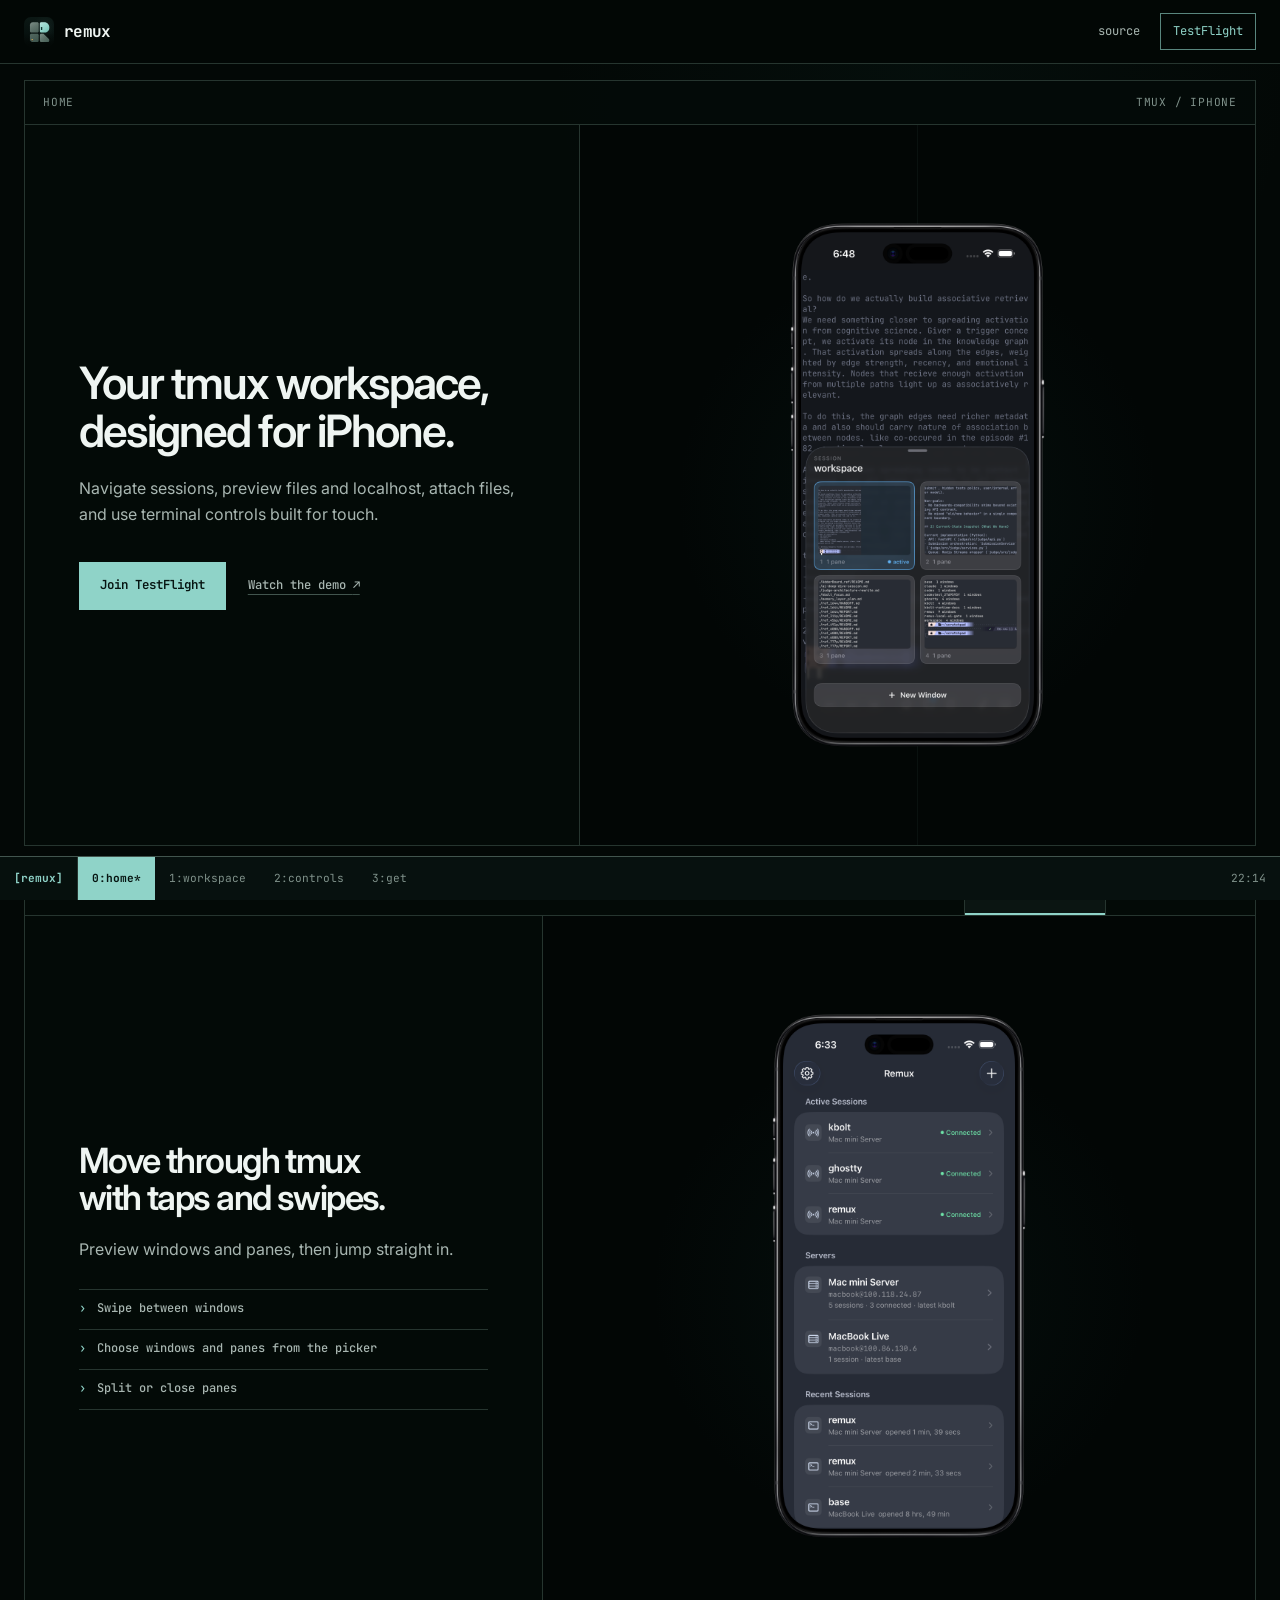
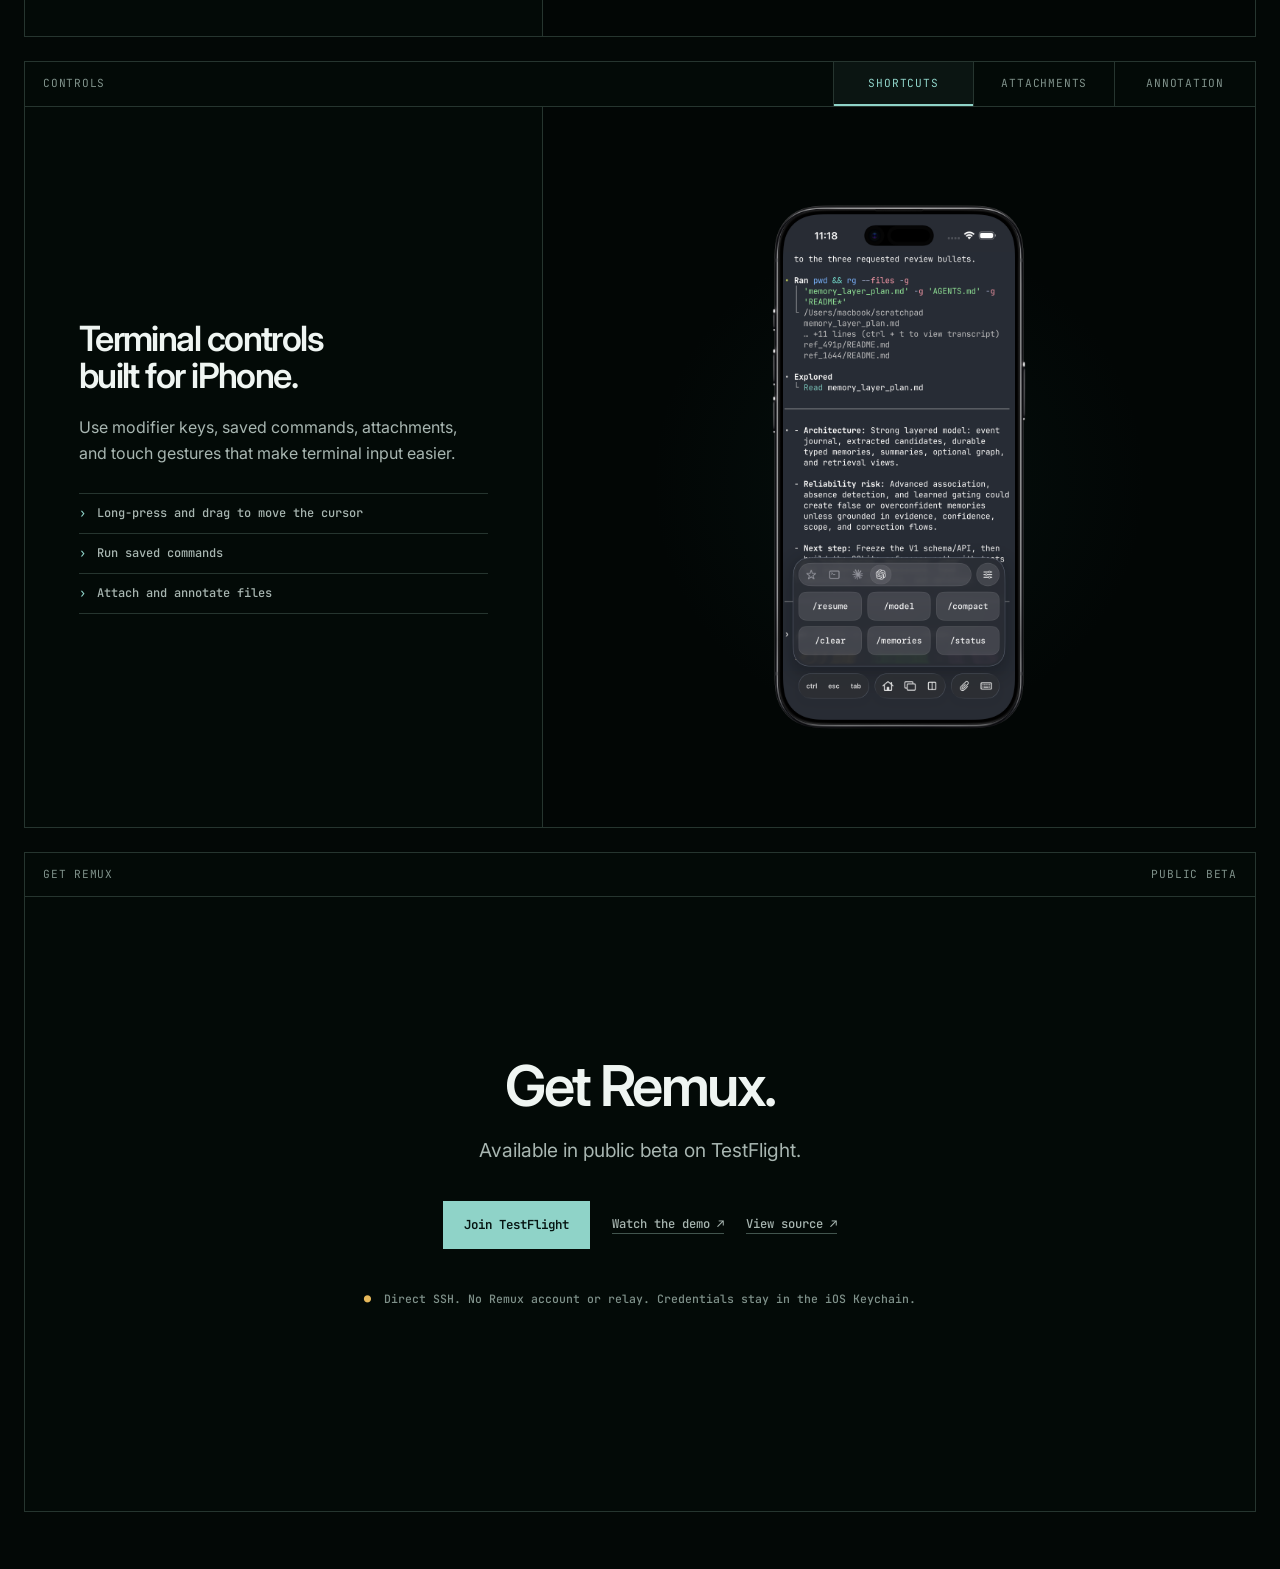
==== commit f3103847: "restructure remux site around product workflows" ====
--- a/remux-site/index.html
+++ b/remux-site/index.html
@@ -5,130 +5,172 @@
     <meta name="viewport" content="width=device-width, initial-scale=1">
     <meta
       name="description"
-      content="Remux is a native iPhone client for remote tmux sessions, windows, and panes."
+      content="Remux brings your tmux workspace to iPhone with touch controls, remote previews, saved commands, and attachments."
     >
-    <meta name="theme-color" content="#080a0d">
-    <title>Remux — A native iPhone client for tmux</title>
-    <link rel="icon" href="./favicon.svg" type="image/svg+xml">
+    <meta name="theme-color" content="#030806">
+    <title>Remux — Your tmux workspace, designed for iPhone</title>
+    <link rel="icon" href="./assets/remux-app-icon.svg" type="image/svg+xml">
     <link rel="preconnect" href="https://fonts.googleapis.com">
     <link rel="preconnect" href="https://fonts.gstatic.com" crossorigin>
     <link
-      href="https://fonts.googleapis.com/css2?family=JetBrains+Mono:wght@400;500;600;700;800&amp;display=swap"
+      href="https://fonts.googleapis.com/css2?family=Inter:wght@400;500;600;700&amp;family=JetBrains+Mono:wght@400;500;600;700&amp;display=swap"
       rel="stylesheet"
     >
-    <link rel="stylesheet" href="./styles.css?v=10">
-    <script src="./script.js?v=3" defer></script>
+    <link rel="stylesheet" href="./styles.css?v=19">
+    <script src="./script.js?v=5" defer></script>
   </head>
   <body>
     <a class="skip-link" href="#main-content">Skip to content</a>
 
     <header class="site-header">
       <a class="brand" href="#home" aria-label="Remux home">
-        <span aria-hidden="true">&gt;_</span>
+        <img src="./assets/remux-app-icon.svg" alt="" width="30" height="30">
         <span>remux</span>
       </a>
-      <nav class="header-actions" aria-label="Primary navigation">
-        <a href="https://github.com/h3nock/remux" target="_blank" rel="noopener noreferrer">
+      <div class="header-actions">
+        <a
+          class="source-link"
+          href="https://github.com/h3nock/remux"
+          target="_blank"
+          rel="noopener noreferrer"
+        >
           source
         </a>
         <a
           class="testflight-link"
-          href="https://testflight.apple.com/join/REMUX_PLACEHOLDER"
+          href="https://testflight.apple.com/join/fHqG1ruE"
           target="_blank"
           rel="noopener noreferrer"
         >
           TestFlight
         </a>
-      </nav>
+      </div>
     </header>
 
     <main id="main-content">
-      <section id="home" class="window hero-window" aria-labelledby="home-title">
-        <div class="window-shell">
-          <div class="window-titlebar">
-            <span><b>0</b> home</span>
-            <span>iPhone / tmux</span>
-          </div>
-          <div class="window-body split hero-layout">
-            <div class="copy-pane hero-copy">
-              <p class="context-line"><span>native iPhone client</span> / tmux</p>
-              <h1 id="home-title">remux</h1>
-              <p class="headline">A native iPhone client for tmux.</p>
+      <section id="home" class="site-section hero-section" aria-labelledby="home-title">
+        <div class="section-frame hero-frame">
+          <div class="section-bar">
+            <span>home</span>
+            <span>tmux / iPhone</span>
+          </div>
+
+          <div class="hero-grid">
+            <div class="hero-copy" data-reveal>
+              <h1 id="home-title">Your tmux workspace, designed for iPhone.</h1>
               <p class="lede">
-                Open or create remote tmux sessions, then move between their windows and panes
-                with controls designed for iPhone.
+                Navigate sessions, preview files and localhost, attach files, and use terminal
+                controls built for touch.
               </p>
-              <div class="actions">
+              <div class="hero-actions">
                 <a
-                  class="button primary"
-                  href="https://testflight.apple.com/join/REMUX_PLACEHOLDER"
+                  class="button button-primary"
+                  href="https://testflight.apple.com/join/fHqG1ruE"
                   target="_blank"
                   rel="noopener noreferrer"
                 >
                   Join TestFlight
                 </a>
                 <a
-                  class="button"
-                  href="https://www.youtube.com/watch?v=WZXKzUdI6mQ"
+                  class="text-link"
+                  href="https://www.youtube.com/watch?v=iKp6nHFRKrc"
                   target="_blank"
                   rel="noopener noreferrer"
                 >
-                  Watch demo
+                  Watch the demo <span aria-hidden="true">↗</span>
                 </a>
               </div>
-              <p class="proof">sessions <i>/</i> windows <i>/</i> panes</p>
-            </div>
-
-            <figure class="media-pane hero-media">
-              <div class="pane-label"><span>terminal</span><span>connected</span></div>
-              <div class="device-stage">
-                <div class="device-frame">
-                  <img
-                    class="device-screen"
-                    src="./assets/device-codex.webp?v=1"
-                    alt="Codex reviewing an architecture document in Remux with the iPhone terminal dock visible"
-                    width="1380"
-                    height="2880"
-                    fetchpriority="high"
-                  >
-                </div>
+            </div>
+
+            <figure class="product-visual hero-visual" data-reveal>
+              <div class="device-stage hero-device-stage">
+                <img
+                  class="device-image"
+                  src="./assets/device-windows.webp?v=1"
+                  alt="Remux on iPhone showing the tmux window and pane switcher"
+                  width="1380"
+                  height="2880"
+                  fetchpriority="high"
+                >
               </div>
             </figure>
           </div>
         </div>
       </section>
 
-      <section id="sessions" class="window" aria-labelledby="sessions-title">
-        <div class="window-shell">
-          <div class="window-titlebar">
-            <span><b>1</b> sessions</span>
-            <span>active / recent / servers</span>
-          </div>
-          <div class="window-body split">
-            <div class="copy-pane">
-              <p class="context-line"><span>sessions &amp; servers</span> / tmux</p>
-              <h2 id="sessions-title">Your tmux sessions and servers in one place.</h2>
-              <p class="lede">
-                Save multiple servers, open or create named sessions, and switch between active
-                and recent sessions.
-              </p>
-
-              <dl class="tui-table">
-                <div><dt>servers</dt><dd>Multiple saved connections</dd></div>
-                <div><dt>sessions</dt><dd>Multiple sessions per server</dd></div>
-                <div><dt>login</dt><dd>Password or private key</dd></div>
-                <div><dt>credentials</dt><dd>Stored in Keychain</dd></div>
-              </dl>
-            </div>
-
-            <figure class="media-pane session-media">
-              <div class="pane-label"><span>sessions &amp; servers</span><span>2 servers / 3 active</span></div>
-              <div class="device-stage">
-                <div class="device-frame">
-                  <img
-                    class="device-screen"
+      <section id="workspace" class="site-section" aria-labelledby="workspace-title">
+        <div class="section-frame">
+          <div class="section-bar">
+            <span>workspace</span>
+            <div class="section-switcher" role="tablist" aria-label="Workspace views">
+              <button
+                id="workspace-tab-sessions"
+                class="section-tab is-active"
+                type="button"
+                role="tab"
+                aria-selected="true"
+                aria-controls="workspace-panel-sessions"
+                data-workspace-state="sessions"
+              >
+                sessions
+              </button>
+              <button
+                id="workspace-tab-windows"
+                class="section-tab"
+                type="button"
+                role="tab"
+                aria-selected="false"
+                aria-controls="workspace-panel-windows"
+                tabindex="-1"
+                data-workspace-state="windows"
+              >
+                windows / panes
+              </button>
+            </div>
+          </div>
+
+          <div class="feature-grid">
+            <div class="feature-copy" data-reveal>
+              <h2 id="workspace-title">Move through tmux with taps and swipes.</h2>
+              <p class="lede">Preview windows and panes, then jump straight in.</p>
+              <ul class="feature-points" aria-label="Workspace features">
+                <li>Swipe between windows</li>
+                <li>Choose windows and panes from the picker</li>
+                <li>Split or close panes</li>
+              </ul>
+            </div>
+
+            <figure class="product-visual" data-reveal>
+              <div class="device-panel-stage">
+                <div
+                  id="workspace-panel-sessions"
+                  class="tab-panel is-active"
+                  role="tabpanel"
+                  aria-labelledby="workspace-tab-sessions"
+                  aria-hidden="false"
+                  data-workspace-panel="sessions"
+                >
+                  <img
+                    class="device-image"
                     src="./assets/device-home.webp?v=1"
-                    alt="Remux showing three active tmux sessions across two saved servers"
+                    alt="Remux showing active and recent tmux sessions across saved servers"
+                    width="1380"
+                    height="2880"
+                    loading="lazy"
+                  >
+                </div>
+                <div
+                  id="workspace-panel-windows"
+                  class="tab-panel"
+                  role="tabpanel"
+                  aria-labelledby="workspace-tab-windows"
+                  aria-hidden="true"
+                  data-workspace-panel="windows"
+                >
+                  <img
+                    class="device-image"
+                    src="./assets/device-windows.webp?v=1"
+                    alt="Remux showing the tmux window and pane switcher"
                     width="1380"
                     height="2880"
                     loading="lazy"
@@ -140,35 +182,111 @@
         </div>
       </section>
 
-      <section id="windows" class="window" aria-labelledby="windows-title">
-        <div class="window-shell">
-          <div class="window-titlebar">
-            <span><b>2</b> windows</span>
-            <span>windows / panes</span>
-          </div>
-          <div class="window-body split">
-            <div class="copy-pane">
-              <p class="context-line"><span>native navigation</span> / tmux</p>
-              <h2 id="windows-title">Browse windows and panes with native controls.</h2>
+      <section id="controls" class="site-section" aria-labelledby="controls-title">
+        <div class="section-frame">
+          <div class="section-bar">
+            <span>controls</span>
+            <div class="section-switcher" role="tablist" aria-label="Terminal controls">
+              <button
+                id="controls-tab-shortcuts"
+                class="section-tab is-active"
+                type="button"
+                role="tab"
+                aria-selected="true"
+                aria-controls="controls-panel-shortcuts"
+                data-controls-state="shortcuts"
+              >
+                shortcuts
+              </button>
+              <button
+                id="controls-tab-attachments"
+                class="section-tab"
+                type="button"
+                role="tab"
+                aria-selected="false"
+                aria-controls="controls-panel-attachments"
+                tabindex="-1"
+                data-controls-state="attachments"
+              >
+                attachments
+              </button>
+              <button
+                id="controls-tab-annotation"
+                class="section-tab"
+                type="button"
+                role="tab"
+                aria-selected="false"
+                aria-controls="controls-panel-annotation"
+                tabindex="-1"
+                data-controls-state="annotation"
+              >
+                annotation
+              </button>
+            </div>
+          </div>
+
+          <div class="feature-grid">
+            <div class="feature-copy" data-reveal>
+              <h2 id="controls-title">Terminal controls built for iPhone.</h2>
               <p class="lede">
-                Swipe between windows, preview windows and panes, create or close windows, and
-                split, stack, or close panes.
+                Use modifier keys, saved commands, attachments, and touch gestures that make
+                terminal input easier.
               </p>
-
-              <dl class="tui-table compact-table">
-                <div><dt>windows</dt><dd>Swipe · select · new · remove</dd></div>
-                <div><dt>panes</dt><dd>Select · split · stack · remove</dd></div>
-              </dl>
-            </div>
-
-            <figure class="media-pane window-media">
-              <div class="pane-label"><span>window picker</span><span>session workspace</span></div>
-              <div class="device-stage">
-                <div class="device-frame">
-                  <img
-                    class="device-screen"
-                    src="./assets/device-windows.webp?v=1"
-                    alt="The Remux window picker showing four live previews from a remote developer workspace"
+              <ul class="feature-points" aria-label="Terminal control features">
+                <li>Long-press and drag to move the cursor</li>
+                <li>Run saved commands</li>
+                <li>Attach and annotate files</li>
+              </ul>
+            </div>
+
+            <figure class="product-visual" data-reveal>
+              <div class="device-panel-stage">
+                <div
+                  id="controls-panel-shortcuts"
+                  class="tab-panel is-active"
+                  role="tabpanel"
+                  aria-labelledby="controls-tab-shortcuts"
+                  aria-hidden="false"
+                  data-controls-panel="shortcuts"
+                >
+                  <img
+                    class="device-image"
+                    src="./assets/device-controls.webp?v=1"
+                    alt="Remux shortcut palette for running saved commands"
+                    width="1380"
+                    height="2880"
+                    loading="lazy"
+                  >
+                </div>
+                <div
+                  id="controls-panel-attachments"
+                  class="tab-panel"
+                  role="tabpanel"
+                  aria-labelledby="controls-tab-attachments"
+                  aria-hidden="true"
+                  data-controls-panel="attachments"
+                >
+                  <img
+                    class="device-image"
+                    src="./assets/device-attach.webp?v=1"
+                    alt="Remux attachment picker for sending photos and files"
+                    width="1380"
+                    height="2880"
+                    loading="lazy"
+                  >
+                </div>
+                <div
+                  id="controls-panel-annotation"
+                  class="tab-panel"
+                  role="tabpanel"
+                  aria-labelledby="controls-tab-annotation"
+                  aria-hidden="true"
+                  data-controls-panel="annotation"
+                >
+                  <img
+                    class="device-image"
+                    src="./assets/device-annotation.webp?v=1"
+                    alt="Remux image annotation tools before uploading an attachment"
                     width="1380"
                     height="2880"
                     loading="lazy"
@@ -180,178 +298,60 @@
         </div>
       </section>
 
-      <section id="terminal" class="window" aria-labelledby="terminal-title">
-        <div class="window-shell">
-          <div class="window-titlebar">
-            <span><b>3</b> terminal</span>
-            <span>input / navigate / tools</span>
-          </div>
-          <div class="window-body split">
-            <div class="copy-pane">
-              <p class="context-line"><span>terminal controls</span> / iPhone</p>
-              <h2 id="terminal-title">Terminal controls built for iPhone.</h2>
-              <p class="lede">
-                Use Ctrl, Esc, and Tab from the dock. Hold Ctrl for saved commands, or add
-                photos, files, and copied content from your iPhone.
-              </p>
-
-              <div class="command-lines" aria-label="Terminal control features">
-                <p>
-                  <b>input</b>
-                  <span class="inline-values"><code>ctrl</code><code>esc</code><code>tab</code><span>keyboard</span></span>
-                </p>
-                <p><b>navigate</b><span>scroll · select · copy · move cursor</span></p>
-                <p><b>shortcuts</b><span>Save and run commands you use often</span></p>
-                <p><b>attachments</b><span>Photos · files · copied content · annotate images</span></p>
-              </div>
-            </div>
-
-            <figure class="media-pane terminal-media">
-              <div class="pane-label terminal-pane-label">
-                <span>terminal controls</span>
-                <div class="terminal-tabs" role="tablist" aria-label="Terminal control views">
-                  <button
-                    id="terminal-tab-shortcuts"
-                    class="terminal-tab is-active"
-                    type="button"
-                    role="tab"
-                    aria-selected="true"
-                    aria-controls="terminal-panel-shortcuts"
-                    data-terminal-state="shortcuts"
-                  >
-                    shortcuts
-                  </button>
-                  <button
-                    id="terminal-tab-attachments"
-                    class="terminal-tab"
-                    type="button"
-                    role="tab"
-                    aria-selected="false"
-                    aria-controls="terminal-panel-attachments"
-                    tabindex="-1"
-                    data-terminal-state="attachments"
-                  >
-                    attachments
-                  </button>
-                  <button
-                    id="terminal-tab-annotation"
-                    class="terminal-tab"
-                    type="button"
-                    role="tab"
-                    aria-selected="false"
-                    aria-controls="terminal-panel-annotation"
-                    tabindex="-1"
-                    data-terminal-state="annotation"
-                  >
-                    annotation
-                  </button>
-                </div>
-              </div>
-              <div class="terminal-stage">
-                <div
-                  id="terminal-panel-shortcuts"
-                  class="terminal-panel is-active"
-                  role="tabpanel"
-                  aria-labelledby="terminal-tab-shortcuts"
-                  aria-hidden="false"
-                  data-terminal-panel="shortcuts"
-                >
-                  <div class="device-stage">
-                    <div class="device-frame">
-                      <img
-                        class="device-screen"
-                        src="./assets/device-controls.webp?v=1"
-                        alt="Remux terminal with the Codex shortcut collection open, showing saved slash commands"
-                        width="1380"
-                        height="2880"
-                        loading="lazy"
-                      >
-                    </div>
-                  </div>
-                </div>
-                <div
-                  id="terminal-panel-attachments"
-                  class="terminal-panel"
-                  role="tabpanel"
-                  aria-labelledby="terminal-tab-attachments"
-                  aria-hidden="true"
-                  data-terminal-panel="attachments"
-                >
-                  <div class="device-stage">
-                    <div class="device-frame">
-                      <img
-                        class="device-screen"
-                        src="./assets/device-attach.webp?v=1"
-                        alt="Remux terminal with Photos, Files, and Paste attachment options open"
-                        width="1380"
-                        height="2880"
-                        loading="lazy"
-                      >
-                    </div>
-                  </div>
-                </div>
-                <div
-                  id="terminal-panel-annotation"
-                  class="terminal-panel"
-                  role="tabpanel"
-                  aria-labelledby="terminal-tab-annotation"
-                  aria-hidden="true"
-                  data-terminal-panel="annotation"
-                >
-                  <div class="device-stage">
-                    <div class="device-frame">
-                      <img
-                        class="device-screen"
-                        src="./assets/device-annotation.webp?v=1"
-                        alt="Remux image annotation editor with drawing tools and an attached screenshot"
-                        width="1380"
-                        height="2880"
-                        loading="lazy"
-                      >
-                    </div>
-                  </div>
-                </div>
-              </div>
-            </figure>
-          </div>
-        </div>
-      </section>
-
-      <section id="get" class="window" aria-labelledby="get-title">
-        <div class="window-shell">
-          <div class="window-titlebar">
-            <span><b>4</b> get</span>
-            <span>TestFlight / iPhone</span>
-          </div>
-          <div class="window-body get-layout">
-            <h2 id="get-title">Get Remux on TestFlight.</h2>
-            <p>Install Remux on your iPhone and connect to your tmux sessions.</p>
-            <div class="actions centered">
+      <section id="get" class="site-section get-section" aria-labelledby="get-title">
+        <div class="section-frame get-frame">
+          <div class="section-bar">
+            <span>get remux</span>
+            <span>public beta</span>
+          </div>
+          <div class="get-content" data-reveal>
+            <h2 id="get-title">Get Remux.</h2>
+            <p class="lede">Available in public beta on TestFlight.</p>
+            <div class="get-actions">
               <a
-                class="button primary"
-                href="https://testflight.apple.com/join/REMUX_PLACEHOLDER"
+                class="button button-primary"
+                href="https://testflight.apple.com/join/fHqG1ruE"
                 target="_blank"
                 rel="noopener noreferrer"
               >
                 Join TestFlight
               </a>
-            </div>
+              <a
+                class="text-link"
+                href="https://www.youtube.com/watch?v=iKp6nHFRKrc"
+                target="_blank"
+                rel="noopener noreferrer"
+              >
+                Watch the demo <span aria-hidden="true">↗</span>
+              </a>
+              <a
+                class="text-link"
+                href="https://github.com/h3nock/remux"
+                target="_blank"
+                rel="noopener noreferrer"
+              >
+                View source <span aria-hidden="true">↗</span>
+              </a>
+            </div>
+            <p class="trust-line">
+              <span aria-hidden="true">●</span> Direct SSH. No Remux account or relay. Credentials
+              stay in the iOS Keychain.
+            </p>
           </div>
         </div>
       </section>
     </main>
 
-    <nav class="tmux-status" aria-label="Page windows">
-      <span class="session-name">[remux]</span>
-      <div class="window-links">
-        <a href="#home" data-window="home">0:home</a>
-        <a href="#sessions" data-window="sessions">1:sessions</a>
-        <a href="#windows" data-window="windows">2:windows</a>
-        <a href="#terminal" data-window="terminal">3:terminal</a>
-        <a href="#get" data-window="get">4:get</a>
+    <nav class="tmux-status" aria-label="Section navigation">
+      <a class="status-brand" href="#home">[remux]</a>
+      <div class="status-windows">
+        <a href="#home" data-window="home">0:home*</a>
+        <a href="#workspace" data-window="workspace">1:workspace</a>
+        <a href="#controls" data-window="controls">2:controls</a>
+        <a href="#get" data-window="get">3:get</a>
       </div>
-      <span id="mobile-window" class="mobile-window">0:home*</span>
-      <span class="status-meta">"getremux.app" <time id="clock">--:--</time></span>
+      <span class="status-current" id="mobile-window">0:home*</span>
+      <time id="clock" aria-label="Local time"></time>
     </nav>
   </body>
 </html>
--- a/remux-site/styles.css
+++ b/remux-site/styles.css
@@ -1,42 +1,46 @@
 :root {
-  color-scheme: dark;
-  --bg: #080a0d;
-  --pane: #0b0e12;
-  --pane-2: #10141a;
-  --ink: #edf0f3;
-  --ink-2: #aab2bc;
-  --ink-3: #7e8995;
-  --mint: #7ee0a8;
-  --mint-dark: #06120c;
-  --blue: #79cfe6;
-  --line: rgba(255, 255, 255, 0.11);
-  --line-strong: rgba(255, 255, 255, 0.19);
+  --bg: #030806;
+  --surface: #07110f;
+  --surface-raised: #0b1714;
+  --line: #26352f;
+  --line-strong: #42554e;
+  --text: #eff5f2;
+  --muted: #a8b6b1;
+  --quiet: #7f918a;
+  --mint: #8fd3c8;
+  --mint-bright: #a5ddd4;
+  --mint-dark: #061411;
+  --amber: #e6b85a;
   --header-height: 64px;
-  --status-height: 32px;
-  --max-width: 1180px;
-}
-
-* {
+  --status-height: 43px;
+  --section-half-gap: 12px;
+  --sans: "Inter", ui-sans-serif, -apple-system, BlinkMacSystemFont, "Segoe UI", sans-serif;
+  --mono: "JetBrains Mono", "SFMono-Regular", Consolas, monospace;
+}
+
+*,
+*::before,
+*::after {
   box-sizing: border-box;
 }
 
 html {
+  scroll-behavior: smooth;
+  scroll-padding-top: calc(var(--header-height) + 10px);
+  background: var(--bg);
+}
+
+body {
+  margin: 0;
   min-width: 320px;
-  scroll-behavior: smooth;
-  scroll-padding-top: var(--header-height);
-  scroll-snap-type: y mandatory;
-  background: var(--bg);
-}
-
-body {
-  min-height: 100%;
-  margin: 0;
-  padding-bottom: var(--status-height);
-  overflow-x: hidden;
-  background: var(--bg);
-  color: var(--ink);
-  font-family: "JetBrains Mono", ui-monospace, SFMono-Regular, Menlo, Monaco, Consolas,
-    monospace;
+  color: var(--text);
+  background:
+    radial-gradient(circle at 72% 8%, rgba(28, 91, 81, 0.08), transparent 30%),
+    var(--bg);
+  background-attachment: fixed;
+  font-family: var(--sans);
+  font-size: 16px;
+  line-height: 1.6;
   -webkit-font-smoothing: antialiased;
 }
 
@@ -45,32 +49,19 @@
   text-decoration: none;
 }
 
+button,
+a {
+  -webkit-tap-highlight-color: transparent;
+}
+
+button {
+  color: inherit;
+  font: inherit;
+}
+
 img {
   display: block;
-}
-
-h1,
-h2,
-p,
-figure,
-dl,
-dd,
-ul {
-  margin: 0;
-}
-
-h1,
-h2 {
-  text-wrap: balance;
-}
-
-p {
-  text-wrap: pretty;
-}
-
-::selection {
-  background: rgba(126, 224, 168, 0.28);
-  color: #fff;
+  max-width: 100%;
 }
 
 :focus-visible {
@@ -78,17 +69,29 @@
   outline-offset: 3px;
 }
 
+.sr-only {
+  position: absolute;
+  overflow: hidden;
+  width: 1px;
+  height: 1px;
+  padding: 0;
+  border: 0;
+  margin: -1px;
+  clip: rect(0, 0, 0, 0);
+  white-space: nowrap;
+}
+
 .skip-link {
   position: fixed;
+  z-index: 100;
   top: 10px;
-  left: 14px;
-  z-index: 100;
-  padding: 9px 12px;
+  left: 10px;
+  padding: 10px 14px;
+  color: var(--mint-dark);
   background: var(--mint);
-  color: var(--mint-dark);
-  font-size: 0.78rem;
-  font-weight: 700;
+  font: 600 0.78rem/1 var(--mono);
   transform: translateY(-160%);
+  transition: transform 160ms ease;
 }
 
 .skip-link:focus {
@@ -97,841 +100,470 @@
 
 .site-header {
   position: sticky;
+  z-index: 30;
   top: 0;
-  z-index: 60;
-  height: var(--header-height);
-  display: flex;
-  align-items: center;
-  justify-content: space-between;
-  gap: 20px;
-  padding: 0 max(20px, calc((100vw - var(--max-width)) / 2));
+  display: grid;
+  grid-template-columns: 1fr auto;
+  min-height: var(--header-height);
+  padding: 0 24px;
+  align-items: center;
   border-bottom: 1px solid var(--line);
-  background: rgba(8, 10, 13, 0.96);
+  background: rgba(3, 8, 6, 0.95);
+  backdrop-filter: blur(16px);
 }
 
 .brand,
-.header-actions a {
-  min-height: 44px;
+.header-actions,
+.section-bar,
+.section-switcher,
+.tmux-status {
+  font-family: var(--mono);
+}
+
+.brand {
   display: inline-flex;
-  align-items: center;
-}
-
-.brand {
-  gap: 9px;
-  font-size: 0.92rem;
-  font-weight: 700;
-}
-
-.brand > :first-child {
-  color: var(--mint);
-}
-
-.header-actions {
-  display: flex;
-  align-items: center;
-  gap: 8px;
-  color: var(--ink-2);
-  font-size: 0.8rem;
-}
-
-.header-actions a {
-  padding: 0 10px;
-}
-
-.header-actions a:hover {
-  color: var(--ink);
-}
-
-.header-actions .testflight-link {
-  min-height: 34px;
-  border: 1px solid rgba(126, 224, 168, 0.4);
-  color: var(--mint);
-}
-
-.window {
-  height: calc(100svh - var(--header-height) - var(--status-height));
-  min-height: 0;
-  padding: 14px 20px;
-  overflow: hidden;
-  scroll-margin-top: 0;
-  scroll-snap-align: start;
-  scroll-snap-stop: always;
-  border-bottom: 1px solid var(--line);
-  background: var(--bg);
-}
-
-.window:nth-child(even) {
-  background: #090c10;
-}
-
-.window-shell {
-  width: min(100%, var(--max-width));
-  height: 100%;
-  margin: 0 auto;
-  display: grid;
-  grid-template-rows: 32px minmax(0, 1fr);
-  border: 1px solid var(--line-strong);
-  background: var(--pane);
-}
-
-.window-titlebar,
-.pane-label {
-  display: flex;
-  align-items: center;
-  justify-content: space-between;
-  gap: 18px;
-  color: var(--ink-3);
-  font-size: 0.7rem;
-  letter-spacing: 0.045em;
-  text-transform: uppercase;
-}
-
-.window-titlebar {
-  min-width: 0;
-  padding: 0 12px;
-  border-bottom: 1px solid var(--line-strong);
-  background: var(--pane-2);
-}
-
-.window-titlebar span {
-  min-width: 0;
-  overflow: hidden;
-  text-overflow: ellipsis;
-  white-space: nowrap;
-}
-
-.window-titlebar b {
-  color: var(--mint);
-  font-weight: 600;
-}
-
-.window-body {
-  min-height: 0;
-  padding: clamp(18px, 3.4vh, 34px);
-  overflow: hidden;
-}
-
-.window-body.split {
-  display: grid;
-  grid-template-columns: minmax(0, 0.94fr) minmax(360px, 1.06fr);
-  gap: clamp(22px, 4vw, 48px);
-  align-items: stretch;
-}
-
-.copy-pane {
-  min-width: 0;
-  align-self: center;
-}
-
-.context-line {
-  color: var(--ink-3);
-  font-size: 0.75rem;
-  line-height: 1.4;
-}
-
-.context-line span {
-  color: var(--mint);
-}
-
-.hero-copy h1 {
-  margin: clamp(12px, 2vh, 20px) 0 0 -0.07em;
-  color: var(--mint);
-  font-size: clamp(5rem, 9vw, 8.2rem);
-  font-weight: 800;
-  letter-spacing: -0.09em;
-  line-height: 0.78;
-}
-
-.headline {
-  max-width: 650px;
-  margin-top: clamp(20px, 3vh, 30px);
-  font-size: clamp(1.65rem, 2.7vw, 2.35rem);
+  gap: 10px;
+  align-items: center;
   font-weight: 700;
   letter-spacing: -0.04em;
-  line-height: 1.08;
-}
-
-.lede {
-  max-width: 620px;
-  margin-top: clamp(12px, 2vh, 20px);
-  color: var(--ink-2);
-  font-size: 0.95rem;
-  line-height: 1.65;
-}
-
-.actions {
-  display: flex;
-  flex-wrap: wrap;
-  gap: 9px;
-  margin-top: clamp(16px, 2.5vh, 24px);
-}
-
-.button {
-  min-height: 42px;
-  display: inline-flex;
-  align-items: center;
-  justify-content: center;
-  padding: 9px 15px;
-  border: 1px solid var(--line-strong);
-  background: var(--bg);
-  font-size: 0.82rem;
-  font-weight: 700;
-}
-
-a.button:hover {
-  border-color: var(--ink-3);
-  background: var(--pane-2);
-}
-
-.button.primary {
+}
+
+.brand img {
+  width: 30px;
+  height: 30px;
+  border-radius: 7px;
+}
+
+.header-actions {
+  display: flex;
+  gap: 20px;
+  align-items: center;
+  color: var(--muted);
+  font-size: 0.76rem;
+}
+
+.source-link,
+.text-link {
+  transition: color 160ms ease;
+}
+
+.source-link:hover,
+.source-link:focus-visible,
+.text-link:hover,
+.text-link:focus-visible {
+  color: var(--mint);
+}
+
+.testflight-link {
+  padding: 8px 12px;
+  border: 1px solid rgba(143, 211, 200, 0.62);
+  color: var(--mint);
+  transition:
+    color 160ms ease,
+    background 160ms ease,
+    border-color 160ms ease;
+}
+
+.testflight-link:hover,
+.testflight-link:focus-visible {
   border-color: var(--mint);
+  color: var(--mint-dark);
   background: var(--mint);
-  color: var(--mint-dark);
-}
-
-a.button.primary:hover {
-  border-color: var(--mint);
-  background: var(--pane-2);
-  color: var(--mint);
-}
-
-.proof {
-  margin-top: clamp(13px, 2vh, 20px);
-  color: var(--ink-3);
-  font-size: 0.72rem;
-}
-
-.proof i {
-  padding: 0 0.45em;
-  color: var(--mint);
-  font-style: normal;
-}
-
-.media-pane {
-  position: relative;
-  min-width: 0;
-  min-height: 0;
+}
+
+main {
+  padding-bottom: calc(var(--status-height) + 2px);
+}
+
+.site-section {
+  width: min(1368px, 100%);
+  margin: 0 auto;
+  padding: var(--section-half-gap) 24px;
+  scroll-margin-top: 0;
+}
+
+.hero-section {
+  padding-top: 16px;
+}
+
+.section-frame {
   overflow: hidden;
-  border: 1px solid var(--line-strong);
-  background: #050608;
-}
-
-.pane-label {
-  position: absolute;
-  top: 0;
-  right: 0;
-  left: 0;
-  z-index: 2;
-  min-height: 30px;
-  padding: 0 10px;
+  border: 1px solid var(--line);
+  background: rgba(4, 10, 8, 0.92);
+}
+
+.section-bar {
+  display: flex;
+  min-height: 44px;
+  padding: 0 0 0 18px;
+  align-items: center;
+  justify-content: space-between;
   border-bottom: 1px solid var(--line);
-  background: rgba(8, 10, 13, 0.92);
-}
-
-.pane-label span:last-child {
-  color: var(--mint);
-}
-
-.device-stage {
-  position: absolute;
-  top: 42px;
-  right: 18px;
-  bottom: 14px;
-  left: 18px;
-  display: grid;
-  place-items: center;
-  min-width: 0;
-  min-height: 0;
-  container-type: size;
-  perspective: 1200px;
-}
-
-.device-frame {
-  position: relative;
-  width: min(78cqw, 42.167cqh, 290px);
-  height: auto;
-  max-width: 100%;
-  aspect-ratio: 1380 / 2880;
-  filter:
-    drop-shadow(0 24px 24px rgba(0, 0, 0, 0.42))
-    drop-shadow(0 4px 6px rgba(0, 0, 0, 0.62));
-  transition: transform 260ms ease;
-}
-
-.hero-media .device-frame {
-  width: min(85cqw, 47.917cqh, 330px);
-}
-
-.device-screen {
-  width: 100%;
-  height: auto;
-  object-fit: contain;
-  object-position: center;
-}
-
-.terminal-tabs {
+  color: var(--quiet);
+  font-size: 0.7rem;
+  letter-spacing: 0.07em;
+  text-transform: uppercase;
+}
+
+.section-bar > span:last-child {
+  padding-right: 18px;
+}
+
+.section-switcher {
+  display: flex;
+  min-height: 44px;
+  margin-left: auto;
   align-self: stretch;
-  display: flex;
-  align-items: stretch;
-  margin-right: -10px;
-}
-
-.terminal-tab {
-  min-width: 0;
-  min-height: 30px;
-  padding: 0 10px;
+}
+
+.section-tab {
+  min-width: clamp(106px, 11vw, 154px);
+  padding: 0 16px;
   border: 0;
   border-left: 1px solid var(--line);
-  appearance: none;
+  color: var(--quiet);
   background: transparent;
-  color: var(--ink-3);
-  cursor: pointer;
-  font: inherit;
+  font-size: inherit;
   letter-spacing: inherit;
   text-transform: inherit;
-}
-
-.terminal-tab:hover,
-.terminal-tab:focus-visible {
-  background: var(--pane-2);
-  color: var(--ink);
-}
-
-.terminal-tab:focus-visible {
-  outline: 1px solid var(--blue);
-  outline-offset: -2px;
-}
-
-.terminal-tab.is-active {
-  background: var(--pane-2);
+  cursor: pointer;
+  transition:
+    color 160ms ease,
+    background 160ms ease,
+    box-shadow 160ms ease;
+}
+
+.section-tab:hover,
+.section-tab:focus-visible {
+  color: var(--text);
+}
+
+.section-tab.is-active {
   color: var(--mint);
-}
-
-.terminal-stage {
+  background: rgba(143, 211, 200, 0.055);
+  box-shadow: inset 0 -2px var(--mint);
+}
+
+.hero-grid,
+.feature-grid {
+  display: grid;
+}
+
+.hero-grid {
+  grid-template-columns: minmax(0, 45%) minmax(0, 55%);
+  min-height: clamp(
+    600px,
+    calc(100svh - var(--header-height) - var(--status-height) - 68px),
+    720px
+  );
+}
+
+.feature-grid {
+  grid-template-columns: minmax(0, 42%) minmax(0, 58%);
+  min-height: clamp(
+    600px,
+    calc(100svh - var(--header-height) - var(--status-height) - 68px),
+    720px
+  );
+}
+
+.feature-grid-reverse {
+  grid-template-columns: minmax(0, 58%) minmax(0, 42%);
+}
+
+.hero-copy,
+.feature-copy {
+  container-type: inline-size;
+  display: flex;
+  min-width: 0;
+  padding: clamp(42px, 4.2vw, 60px);
+  flex-direction: column;
+  justify-content: center;
+}
+
+.feature-grid-reverse .feature-copy {
+  grid-column: 2;
+  grid-row: 1;
+}
+
+.feature-grid-reverse .product-visual {
+  grid-column: 1;
+  grid-row: 1;
+  border-right: 1px solid var(--line);
+  border-left: 0;
+}
+
+h1,
+h2,
+p {
+  margin-top: 0;
+}
+
+h1,
+h2 {
+  margin-bottom: 20px;
+  font-weight: 600;
+  letter-spacing: -0.045em;
+  line-height: 1.06;
+  text-wrap: balance;
+}
+
+h1 {
+  max-width: 640px;
+  font-size: clamp(2.5rem, 10cqi, 2.875rem);
+}
+
+h2 {
+  max-width: 560px;
+  font-size: clamp(2rem, 8.5cqi, 2.4rem);
+}
+
+.lede {
+  max-inline-size: 50ch;
+  margin-bottom: 0;
+  color: var(--muted);
+  font-size: clamp(1rem, 1.1vw, 1.08rem);
+  line-height: 1.65;
+}
+
+.feature-points {
+  width: min(100%, 32rem);
+  padding: 0;
+  margin: 26px 0 0;
+  border-top: 1px solid var(--line);
+  list-style: none;
+}
+
+.feature-points li {
+  position: relative;
+  display: flex;
+  min-height: 40px;
+  padding: 8px 0 8px 18px;
+  align-items: center;
+  border-bottom: 1px solid var(--line);
+  color: var(--muted);
+  font: 500 0.75rem/1.45 var(--mono);
+}
+
+.feature-points li::before {
   position: absolute;
-  top: 42px;
-  right: 18px;
-  bottom: 14px;
-  left: 18px;
+  left: 0;
+  color: var(--mint);
+  content: "›";
+}
+
+.hero-actions,
+.get-actions {
+  display: flex;
+  flex-wrap: wrap;
+  gap: 22px;
+  margin-top: 34px;
+  align-items: center;
+}
+
+.button {
+  display: inline-flex;
+  min-height: 48px;
+  padding: 0 20px;
+  align-items: center;
+  justify-content: center;
+  border: 1px solid var(--line-strong);
+  font: 600 0.78rem/1 var(--mono);
+  transition:
+    transform 160ms ease,
+    border-color 160ms ease,
+    background 160ms ease;
+}
+
+.button:hover,
+.button:focus-visible {
+  transform: translateY(-2px);
+}
+
+.button-primary {
+  border-color: var(--mint);
+  color: var(--mint-dark);
+  background: var(--mint);
+}
+
+.button-primary:hover,
+.button-primary:focus-visible {
+  background: var(--mint-bright);
+}
+
+.text-link {
+  color: var(--muted);
+  font: 500 0.76rem/1.4 var(--mono);
+  text-decoration: underline;
+  text-decoration-color: var(--line-strong);
+  text-underline-offset: 5px;
+}
+
+.product-visual {
+  position: relative;
+  display: flex;
   min-width: 0;
+  margin: 0;
+  flex-direction: column;
+  border-left: 1px solid var(--line);
+  background: #020605;
+}
+
+.device-stage,
+.device-panel-stage {
+  position: relative;
+  display: grid;
+  overflow: hidden;
   min-height: 0;
-  overflow: hidden;
-}
-
-.terminal-panel {
-  position: absolute;
-  inset: 0;
-  opacity: 0;
-  pointer-events: none;
-  transform: translateY(4px);
-  visibility: hidden;
-  transition:
-    opacity 160ms ease,
-    transform 160ms ease,
-    visibility 0s linear 160ms;
-}
-
-.terminal-panel.is-active {
-  opacity: 1;
-  pointer-events: auto;
-  transform: translateY(0);
-  visibility: visible;
-  transition-delay: 0s;
-}
-
-.terminal-panel .device-stage {
-  inset: 0;
-}
-
-h2 {
-  max-width: 690px;
-  margin-top: clamp(14px, 2.3vh, 22px);
-  font-size: clamp(2rem, 3.5vw, 3.15rem);
-  font-weight: 700;
-  letter-spacing: -0.045em;
-  line-height: 1.04;
-}
-
-.tui-table,
-.command-lines,
-.tui-list {
-  margin-top: clamp(18px, 3vh, 30px);
-  border-top: 1px solid var(--line-strong);
-}
-
-.tui-table div {
-  min-height: 43px;
+  flex: 1;
+  place-items: center;
+  background:
+    linear-gradient(
+      90deg,
+      transparent calc(50% - 0.5px),
+      rgba(143, 211, 200, 0.05) 50%,
+      transparent calc(50% + 0.5px)
+    ),
+    radial-gradient(circle at 50% 52%, rgba(28, 91, 81, 0.11), transparent 48%);
+}
+
+.hero-device-stage {
+  min-height: inherit;
+}
+
+.device-image {
+  width: auto;
+  max-width: 76%;
+  height: min(
+    560px,
+    calc((100svh - var(--header-height) - var(--status-height) - 112px) * 0.78)
+  );
+}
+
+.hero-device-stage .device-image {
+  width: auto;
+  max-width: 74%;
+  height: min(
+    570px,
+    calc((100svh - var(--header-height) - var(--status-height) - 112px) * 0.78)
+  );
+}
+
+.tab-panel {
+  display: none;
+}
+
+.device-panel-stage > .tab-panel {
+  width: 100%;
+  height: 100%;
+  place-items: center;
+}
+
+.tab-panel.is-active {
   display: grid;
-  grid-template-columns: minmax(85px, 0.34fr) minmax(0, 0.66fr);
-  align-items: center;
-  gap: 16px;
-  border-bottom: 1px solid var(--line);
-  font-size: 0.8rem;
-}
-
-.compact-table div {
-  min-height: 54px;
-}
-
-.tui-table dt {
-  color: var(--mint);
-}
-
-.tui-table dd {
-  color: var(--ink-2);
-}
-
-.command-lines > p {
-  min-height: 52px;
-  display: grid;
-  grid-template-columns: 92px minmax(0, 1fr);
-  align-items: center;
-  gap: 7px;
-  border-bottom: 1px solid var(--line);
-  color: var(--ink-2);
-  font-size: 0.78rem;
-}
-
-.command-lines b {
-  color: var(--mint);
-  font-weight: 500;
-}
-
-.inline-values {
-  display: flex;
-  align-items: center;
-  flex-wrap: wrap;
-  gap: 7px;
-}
-
-.command-lines code {
-  padding: 5px 7px;
-  border: 1px solid var(--line);
-  background: var(--pane-2);
-  color: var(--ink);
-  font: inherit;
-}
-
-.command-lines code::first-letter {
-  color: var(--blue);
-}
-
-.tui-list {
-  padding: 0;
-  list-style: none;
-}
-
-.tui-list li {
-  min-height: 48px;
-  display: flex;
-  align-items: center;
-  gap: 14px;
-  border-bottom: 1px solid var(--line);
-  color: var(--ink-2);
-  font-size: 0.8rem;
-}
-
-.tui-list b {
-  color: var(--mint);
-  font-size: 0.7rem;
-  font-weight: 500;
-}
-
-.get-layout {
-  display: flex;
+  animation: panel-in 240ms ease both;
+}
+
+.get-frame {
+  min-height: min(660px, calc(100svh - var(--header-height) - var(--status-height) - 32px));
+}
+
+.get-content {
+  display: flex;
+  min-height: 570px;
+  padding: clamp(56px, 8vw, 112px);
   flex-direction: column;
   align-items: center;
   justify-content: center;
   text-align: center;
 }
 
-.get-layout h2 {
-  max-width: 760px;
-  margin-top: 0;
-  color: var(--ink);
-  font-size: clamp(2.8rem, 5vw, 4rem);
-  line-height: 1;
-}
-
-.get-layout > p:not(.context-line) {
-  max-width: 660px;
-  margin-top: 18px;
-  color: var(--ink-2);
-  font-size: 0.94rem;
-  line-height: 1.65;
-}
-
-.actions.centered {
+.get-content h2 {
+  max-width: 740px;
+  font-size: clamp(2.5rem, 4.4vw, 3.8rem);
+}
+
+.get-content .lede {
+  font-size: clamp(1.05rem, 1.5vw, 1.3rem);
+}
+
+.get-actions {
   justify-content: center;
+}
+
+.trust-line {
+  max-width: 720px;
+  margin: 40px 0 0;
+  color: var(--quiet);
+  font: 500 0.72rem/1.7 var(--mono);
+}
+
+.trust-line span {
+  margin-right: 6px;
+  color: var(--amber);
 }
 
 .tmux-status {
   position: fixed;
+  z-index: 40;
   right: 0;
   bottom: 0;
   left: 0;
-  z-index: 70;
-  height: var(--status-height);
-  display: flex;
-  align-items: center;
-  overflow: hidden;
-  background: #7bdba4;
-  color: #07120c;
-  font-size: 0.73rem;
-  user-select: none;
-}
-
-.session-name {
-  height: 100%;
-  display: flex;
-  align-items: center;
-  padding: 0 12px;
-  background: #0a1710;
+  display: grid;
+  grid-template-columns: auto 1fr auto;
+  min-height: var(--status-height);
+  border-top: 1px solid var(--line-strong);
+  color: var(--muted);
+  background: var(--surface);
+  font-size: 0.7rem;
+}
+
+.status-brand,
+.status-windows a,
+.status-current,
+.tmux-status time {
+  display: flex;
+  min-height: var(--status-height);
+  padding: 0 14px;
+  align-items: center;
+}
+
+.status-brand {
+  border-right: 1px solid var(--line);
   color: var(--mint);
+  background: #06100d;
   font-weight: 700;
 }
 
-.window-links {
-  min-width: 0;
-  flex: 1;
-  height: 100%;
-  display: flex;
-  align-items: center;
-  padding: 0 5px;
-}
-
-.window-links a {
-  height: 100%;
-  display: inline-flex;
-  align-items: center;
-  padding: 0 8px;
-  font-weight: 500;
-  color: rgba(7, 18, 12, 0.82);
-  opacity: 1;
-  white-space: nowrap;
-  transition: background-color 160ms ease, color 160ms ease;
-}
-
-.window-links a:hover {
-  background: rgba(6, 18, 12, 0.07);
-  opacity: 1;
-}
-
-.window-links a.is-active {
-  background: #0a1710;
-  color: var(--mint);
+.status-windows {
+  display: flex;
+  align-items: stretch;
+}
+
+.status-windows a {
+  color: var(--quiet);
+  transition:
+    color 140ms ease,
+    background 140ms ease;
+}
+
+.status-windows a:hover,
+.status-windows a:focus-visible {
+  color: var(--text);
+  background: var(--surface-raised);
+}
+
+.status-windows a.is-active {
+  color: var(--mint-dark);
+  background: var(--mint);
   font-weight: 700;
 }
 
-.window-links a.is-active::after {
-  content: "*";
-}
-
-.status-meta {
-  padding: 0 13px;
-  opacity: 0.74;
-  white-space: nowrap;
-}
-
-.mobile-window {
+.tmux-status time {
+  justify-content: flex-end;
+  color: var(--quiet);
+}
+
+.status-current {
   display: none;
 }
-
-@media (max-width: 800px) {
-  :root {
-    --header-height: 56px;
-    --status-height: 30px;
-  }
-
-  .site-header {
-    padding-inline: 14px;
-  }
-
-  .window {
-    padding: 8px 10px;
-  }
-
-  .window-shell {
-    grid-template-rows: 30px minmax(0, 1fr);
-  }
-
-  .window-body {
-    padding: clamp(13px, 2.2vh, 18px);
-  }
-
-  .window-body.split {
-    grid-template-columns: 1fr;
-    grid-template-rows: auto minmax(0, 1fr);
-    gap: 14px;
-  }
-
-  .copy-pane {
-    align-self: start;
-  }
-
-  .hero-copy h1 {
-    font-size: clamp(4.4rem, 21vw, 6rem);
-  }
-
-  .headline {
-    margin-top: 18px;
-    font-size: clamp(1.45rem, 6.5vw, 1.85rem);
-  }
-
-  .lede {
-    margin-top: 11px;
-    font-size: 0.86rem;
-    line-height: 1.55;
-  }
-
-  .actions {
-    margin-top: 15px;
-  }
-
-  .button {
-    min-height: 40px;
-    font-size: 0.75rem;
-  }
-
-  .proof {
-    margin-top: 12px;
-    font-size: 0.66rem;
-  }
-
-  h2 {
-    margin-top: 12px;
-    font-size: clamp(1.85rem, 7.6vw, 2.35rem);
-  }
-
-  .context-line {
-    font-size: 0.67rem;
-  }
-
-  .tui-table,
-  .command-lines,
-  .tui-list {
-    margin-top: 13px;
-  }
-
-  .tui-table div {
-    min-height: 33px;
-    font-size: 0.71rem;
-  }
-
-  .command-lines > p {
-    min-height: 40px;
-    grid-template-columns: 78px minmax(0, 1fr);
-    font-size: 0.69rem;
-  }
-
-  .command-lines code {
-    padding: 4px 6px;
-  }
-
-  .tui-list li {
-    min-height: 38px;
-    font-size: 0.71rem;
-  }
-
-  .media-pane {
-    padding: 0;
-  }
-
-  .device-stage {
-    top: 38px;
-    right: 10px;
-    bottom: 9px;
-    left: 10px;
-  }
-
-  .hero-media .device-frame {
-    width: min(88cqw, 47.917cqh, 205px);
-  }
-
-  .terminal-pane-label > span:first-child {
-    display: none;
-  }
-
-  .terminal-pane-label {
-    padding: 0;
-  }
-
-  .terminal-tabs {
-    width: 100%;
-    margin-right: 0;
-  }
-
-  .terminal-tab {
-    flex: 1;
-    padding: 0 4px;
-    font-size: 0.56rem;
-  }
-
-  .terminal-tab:first-child {
-    border-left: 0;
-  }
-
-  .terminal-stage {
-    top: 38px;
-    right: 10px;
-    bottom: 9px;
-    left: 10px;
-  }
-
-  .get-layout h2 {
-    margin-top: 0;
-    font-size: clamp(2.3rem, 10vw, 3rem);
-  }
-
-  .get-layout > p:not(.context-line) {
-    margin-top: 14px;
-    font-size: 0.9rem;
-  }
-
-  .get-layout .button {
-    min-height: 44px;
-    padding-inline: 17px;
-    font-size: 0.8rem;
-  }
-
-  .window-links,
-  .status-meta {
-    display: none;
-  }
-
-  .mobile-window {
-    flex: 1;
-    display: block;
-    padding-left: 9px;
-    font-weight: 700;
-  }
-
-  .tmux-status::after {
-    content: '"getremux.app"';
-    padding-right: 10px;
-    font-size: 0.65rem;
-    opacity: 0.7;
-  }
-}
-
-@media (max-width: 380px) {
-  .brand {
-    font-size: 0.85rem;
-  }
-
-  .header-actions {
-    gap: 1px;
-    font-size: 0.7rem;
-  }
-
-  .header-actions a {
-    padding-inline: 7px;
-  }
-
-  .window-titlebar span:last-child {
-    display: none;
-  }
-
-  .headline {
-    font-size: 1.4rem;
-  }
-
-  .lede {
-    font-size: 0.8rem;
-  }
-
-  .proof {
-    display: none;
-  }
-
-  .button {
-    font-size: 0.7rem;
-  }
-
-  .command-lines > p {
-    min-height: 36px;
-  }
-}
-
-@media (max-width: 800px) and (max-height: 700px) {
-  #terminal .command-lines {
-    display: none;
-  }
-}
-
-@media (max-height: 720px) and (min-width: 801px) {
-  .window {
-    padding-block: 8px;
-  }
-
-  .window-body {
-    padding-block: 18px;
-  }
-
-  .hero-copy h1 {
-    font-size: 5.8rem;
-  }
-
-  .headline {
-    margin-top: 18px;
-    font-size: 1.75rem;
-  }
-
-  .lede {
-    margin-top: 12px;
-    font-size: 0.85rem;
-  }
-
-  h2 {
-    font-size: 2.25rem;
-  }
-
-  .tui-table div {
-    min-height: 36px;
-  }
-
-}
-
-@media (hover: hover) and (pointer: fine) {
-  .window-shell:hover .device-frame {
-    transform: translateY(-2px) scale(1.006);
-  }
-}
-
-@keyframes boot-in {
-  from {
-    opacity: 0;
-    transform: translateY(8px);
-  }
-
-  to {
-    opacity: 1;
-    transform: translateY(0);
-  }
-}
-
-.hero-copy,
-.hero-media {
-  animation: boot-in 420ms ease-out both;
-}
-
-.hero-media {
-  animation-delay: 80ms;
-}
-
-@media (prefers-reduced-motion: reduce) {
-  html {
-    scroll-behavior: auto;
-  }
-
-  .hero-copy,
-  .hero-media {
-    animation: none;
-  }
-
-  .device-frame,
-  .terminal-panel,
-  .window-links a {
-    transition: none;
-  }
-}
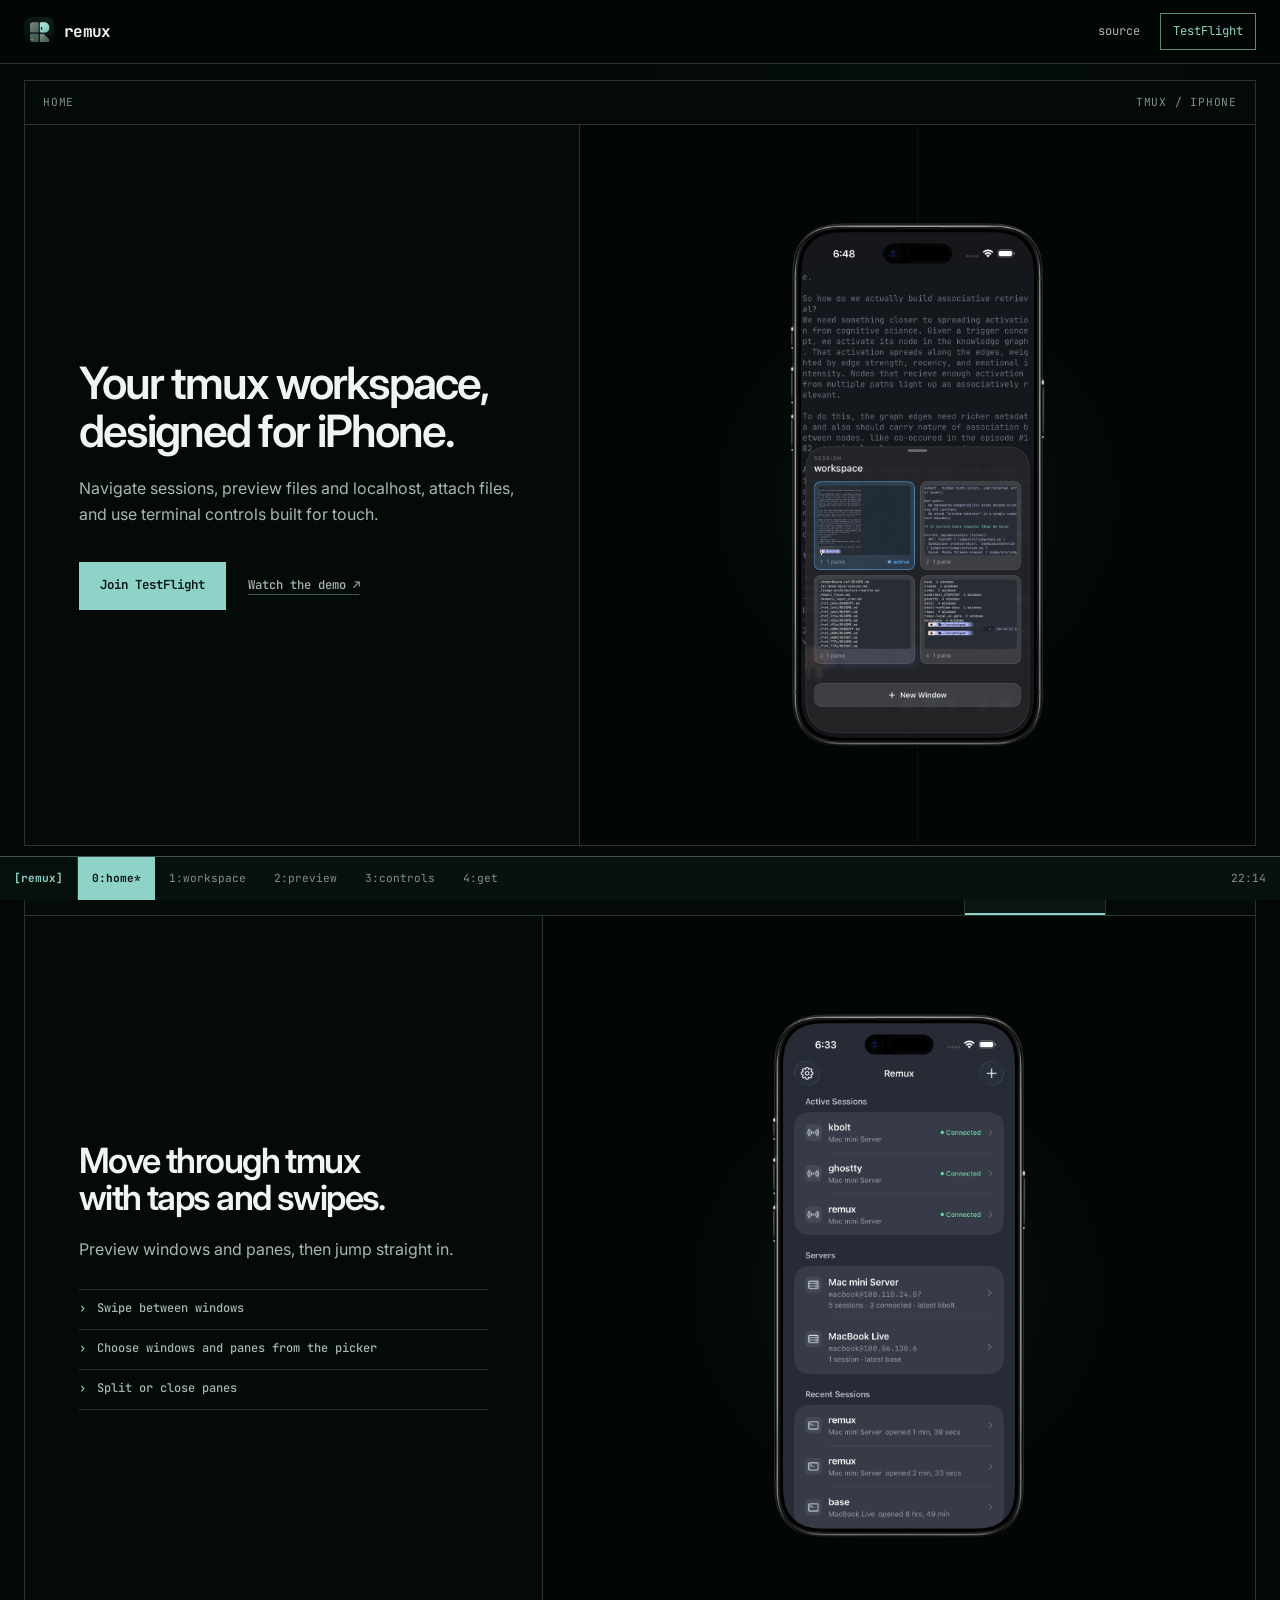
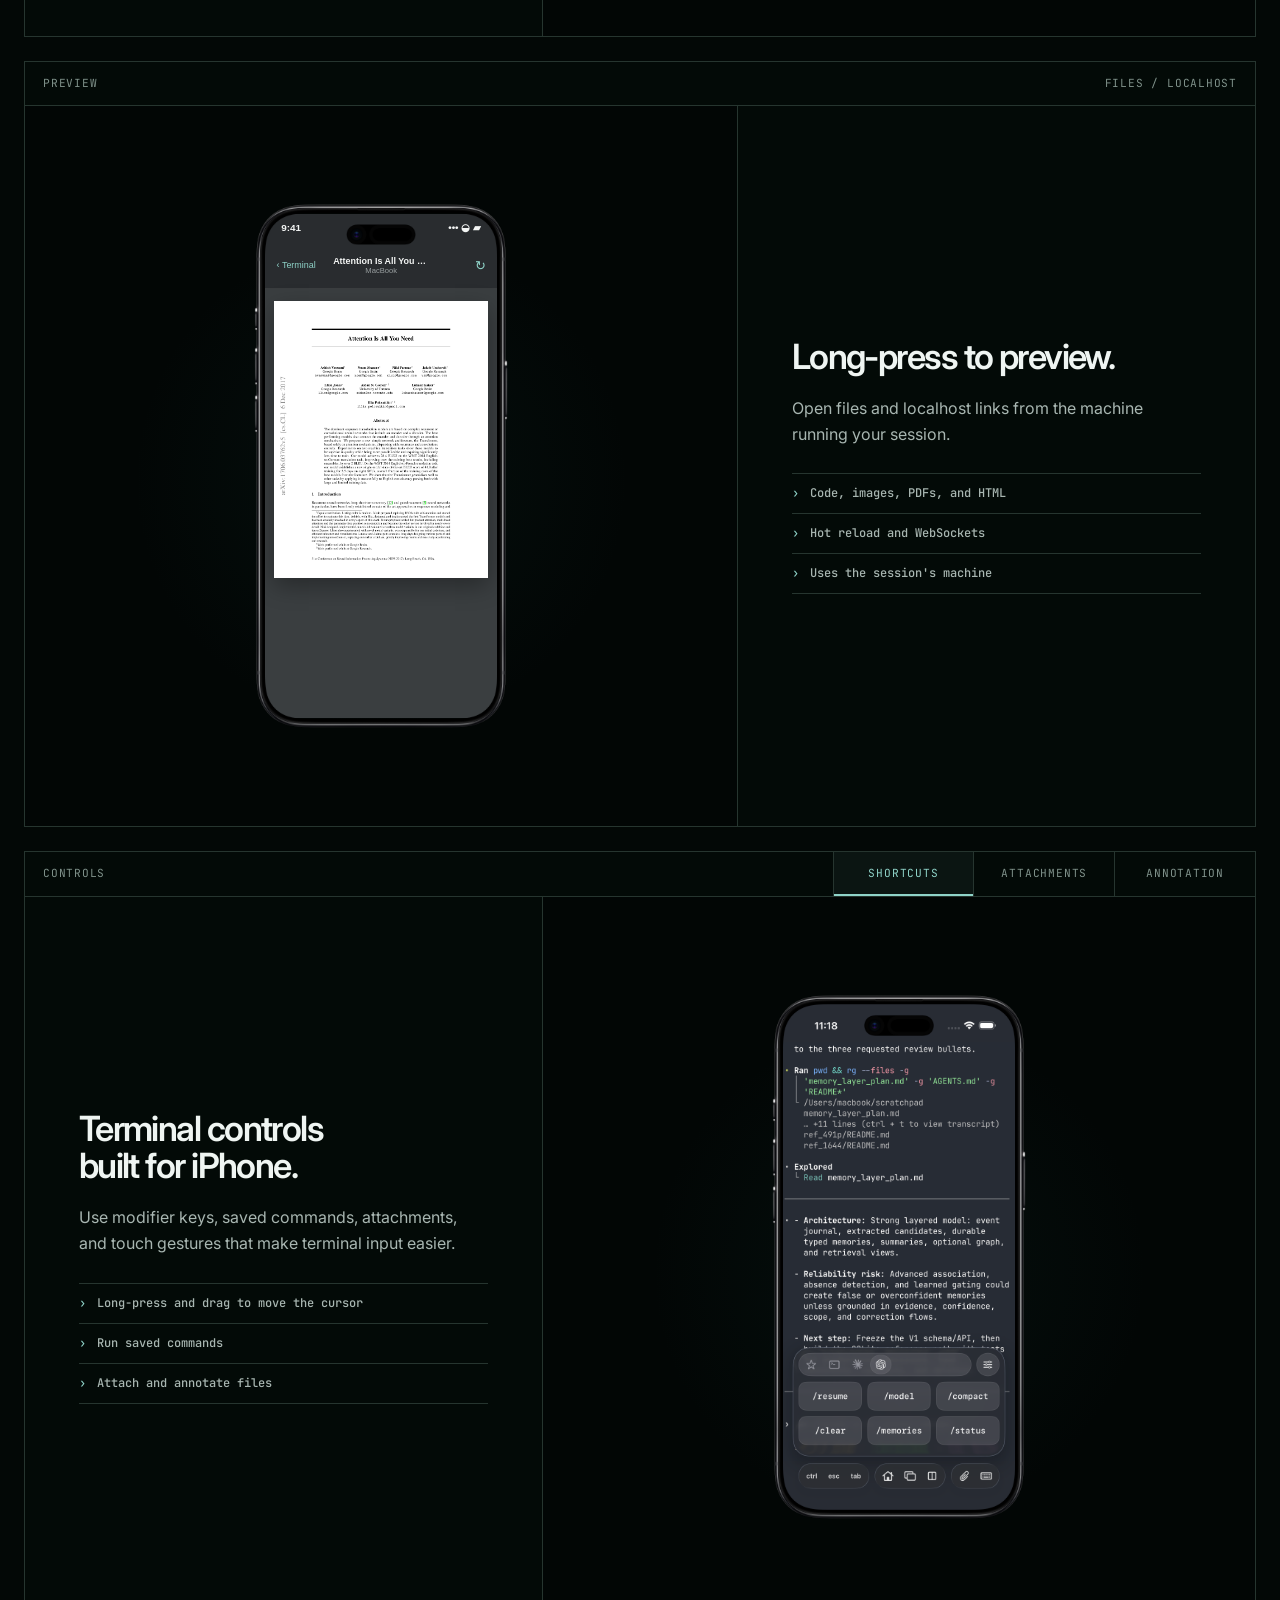
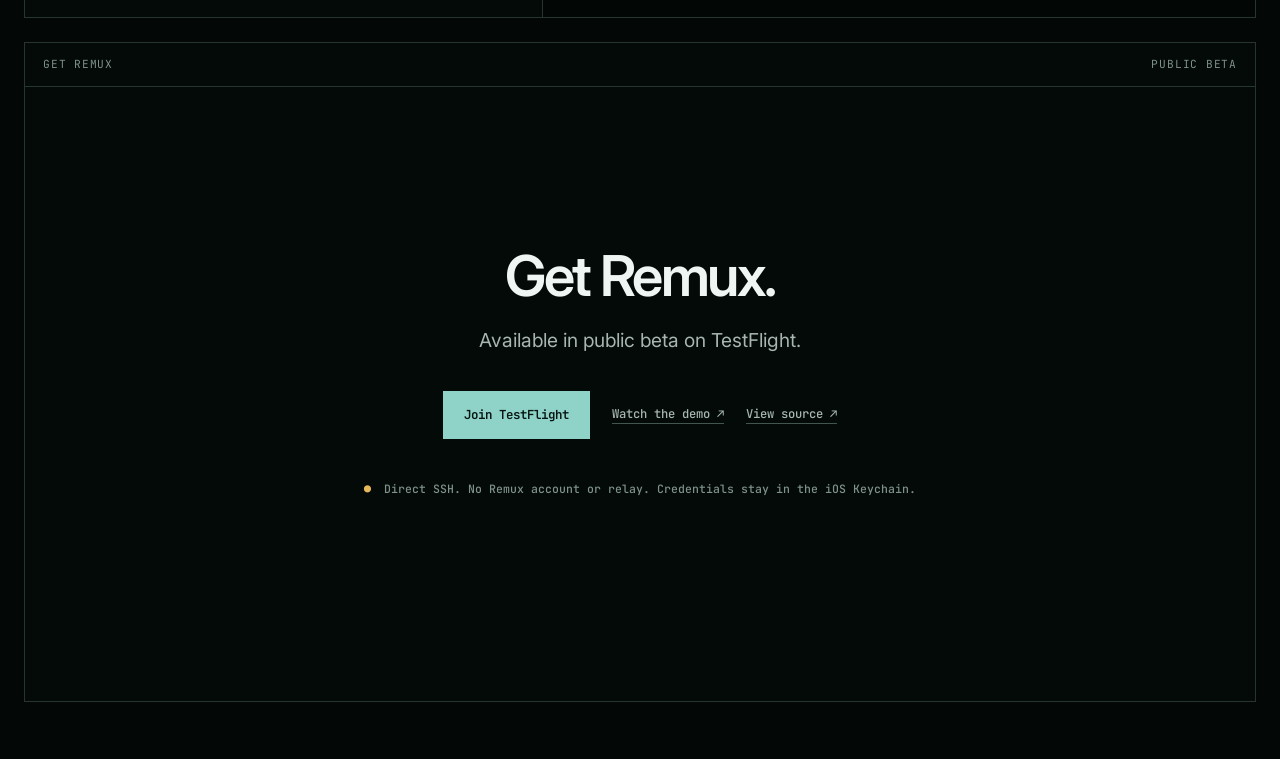
==== commit 67142474: "add file and localhost preview showcase" ====
--- a/remux-site/index.html
+++ b/remux-site/index.html
@@ -182,6 +182,71 @@
         </div>
       </section>
 
+      <section id="preview" class="site-section" aria-labelledby="preview-title">
+        <div class="section-frame">
+          <div class="section-bar">
+            <span>preview</span>
+            <span>files / localhost</span>
+          </div>
+
+          <div class="feature-grid feature-grid-reverse">
+            <div class="feature-copy" data-reveal>
+              <h2 id="preview-title">Long-press to preview.</h2>
+              <p class="lede">
+                Open files and localhost links from the machine running your session.
+              </p>
+              <ul class="feature-points" aria-label="Preview features">
+                <li>Code, images, PDFs, and HTML</li>
+                <li>Hot reload and WebSockets</li>
+                <li>Uses the session's machine</li>
+              </ul>
+            </div>
+
+            <figure class="product-visual preview-visual" data-reveal>
+              <div class="device-stage">
+                <div class="preview-device" aria-hidden="true">
+                  <div class="preview-device-screen">
+                    <div class="preview-status">
+                      <span>9:41</span>
+                      <span>•••  ◒  ▰</span>
+                    </div>
+                    <div class="preview-toolbar">
+                      <span>‹ Terminal</span>
+                      <span class="preview-title">
+                        <strong>Attention Is All You Need</strong>
+                        <small>MacBook</small>
+                      </span>
+                      <span>↻</span>
+                    </div>
+                    <div class="preview-document">
+                      <img
+                        src="./assets/attention-is-all-you-need-page-1.png?v=1"
+                        alt=""
+                        width="1530"
+                        height="1980"
+                        loading="lazy"
+                      >
+                    </div>
+                  </div>
+                  <img
+                    class="preview-device-frame"
+                    src="./assets/iphone-air-space-black-frame.png?v=1"
+                    alt=""
+                    width="1380"
+                    height="2880"
+                    loading="lazy"
+                  >
+                </div>
+                <span class="sr-only">
+                  Remux previewing the Attention Is All You Need PDF from the server running the
+                  current tmux session.
+                </span>
+              </div>
+            </figure>
+          </div>
+        </div>
+      </section>
+
       <section id="controls" class="site-section" aria-labelledby="controls-title">
         <div class="section-frame">
           <div class="section-bar">
@@ -347,8 +412,9 @@
       <div class="status-windows">
         <a href="#home" data-window="home">0:home*</a>
         <a href="#workspace" data-window="workspace">1:workspace</a>
-        <a href="#controls" data-window="controls">2:controls</a>
-        <a href="#get" data-window="get">3:get</a>
+        <a href="#preview" data-window="preview">2:preview</a>
+        <a href="#controls" data-window="controls">3:controls</a>
+        <a href="#get" data-window="get">4:get</a>
       </div>
       <span class="status-current" id="mobile-window">0:home*</span>
       <time id="clock" aria-label="Local time"></time>
--- a/remux-site/styles.css
+++ b/remux-site/styles.css
@@ -464,6 +464,108 @@
   animation: panel-in 240ms ease both;
 }
 
+.preview-device {
+  position: relative;
+  width: auto;
+  max-width: 76%;
+  height: min(
+    560px,
+    calc((100svh - var(--header-height) - var(--status-height) - 112px) * 0.78)
+  );
+  aspect-ratio: 1380 / 2880;
+}
+
+.preview-device-screen {
+  position: absolute;
+  z-index: 1;
+  top: 2.5%;
+  left: 4.3478%;
+  width: 91.3044%;
+  height: 95%;
+  border-radius: 11% / 5.1%;
+  overflow: hidden;
+  color: #f3f5f4;
+  background: #25282a;
+  font-family: -apple-system, BlinkMacSystemFont, "Segoe UI", sans-serif;
+}
+
+.preview-status {
+  display: flex;
+  height: 5.8%;
+  padding: 0 7%;
+  align-items: center;
+  justify-content: space-between;
+  background: #292c2f;
+  font-size: clamp(0.42rem, 1.7vw, 0.62rem);
+  font-weight: 600;
+}
+
+.preview-toolbar {
+  display: grid;
+  height: 9.2%;
+  padding: 0 5%;
+  grid-template-columns: 1fr 1.7fr 1fr;
+  align-items: center;
+  border-bottom: 1px solid rgba(255, 255, 255, 0.08);
+  background: #292c2f;
+  font-size: clamp(0.38rem, 1.45vw, 0.56rem);
+}
+
+.preview-toolbar > span:last-child {
+  justify-self: end;
+  color: var(--mint);
+  font-size: 1.5em;
+}
+
+.preview-toolbar > span:first-child {
+  color: var(--mint);
+}
+
+.preview-title {
+  display: flex;
+  min-width: 0;
+  flex-direction: column;
+  align-items: center;
+  line-height: 1.2;
+  text-align: center;
+}
+
+.preview-title strong {
+  overflow: hidden;
+  width: 100%;
+  text-overflow: ellipsis;
+  white-space: nowrap;
+}
+
+.preview-title small {
+  color: #999fa0;
+  font-size: 0.85em;
+}
+
+.preview-document {
+  display: flex;
+  height: 85%;
+  padding: 5% 4%;
+  align-items: flex-start;
+  justify-content: center;
+  background: #3a3e40;
+}
+
+.preview-document img {
+  width: 100%;
+  height: auto;
+  box-shadow: 0 8px 22px rgba(0, 0, 0, 0.32);
+}
+
+.preview-device-frame {
+  position: absolute;
+  z-index: 2;
+  inset: 0;
+  width: 100%;
+  height: 100%;
+  pointer-events: none;
+}
+
 .get-frame {
   min-height: min(660px, calc(100svh - var(--header-height) - var(--status-height) - 32px));
 }
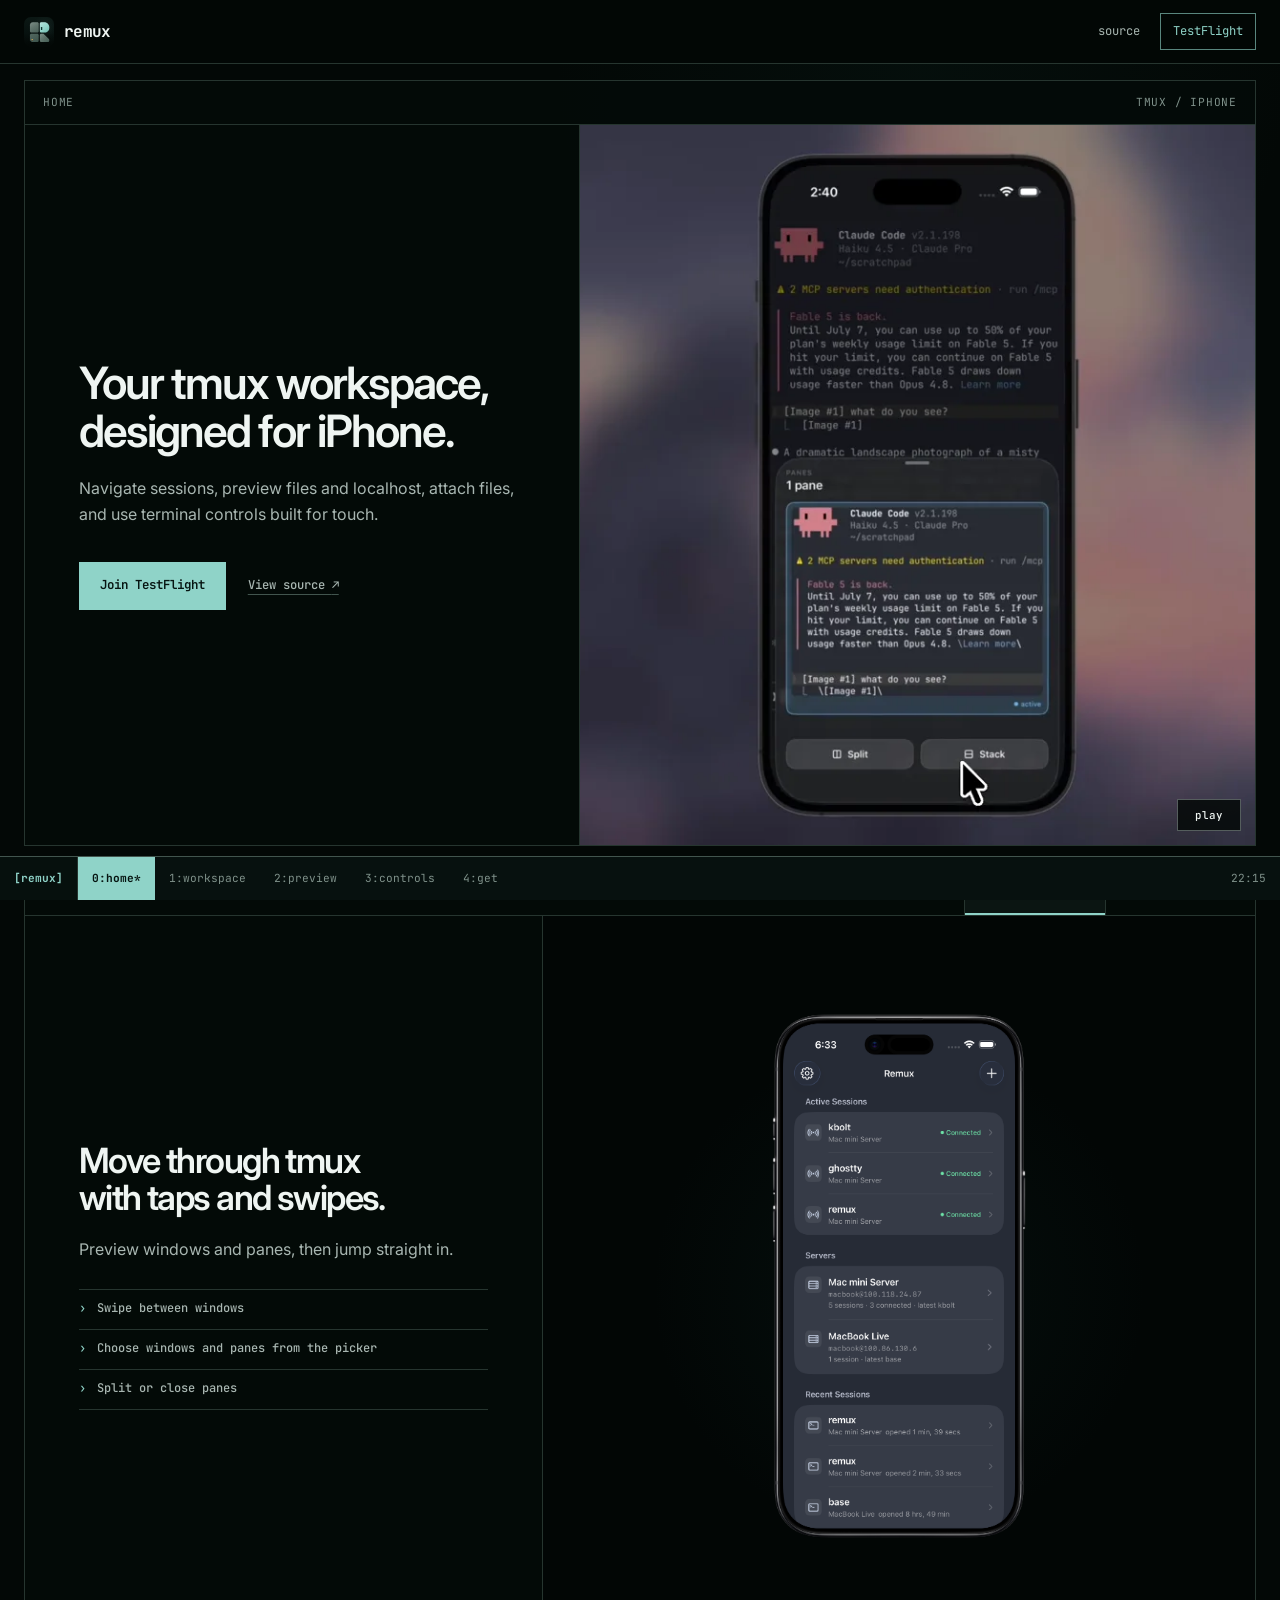
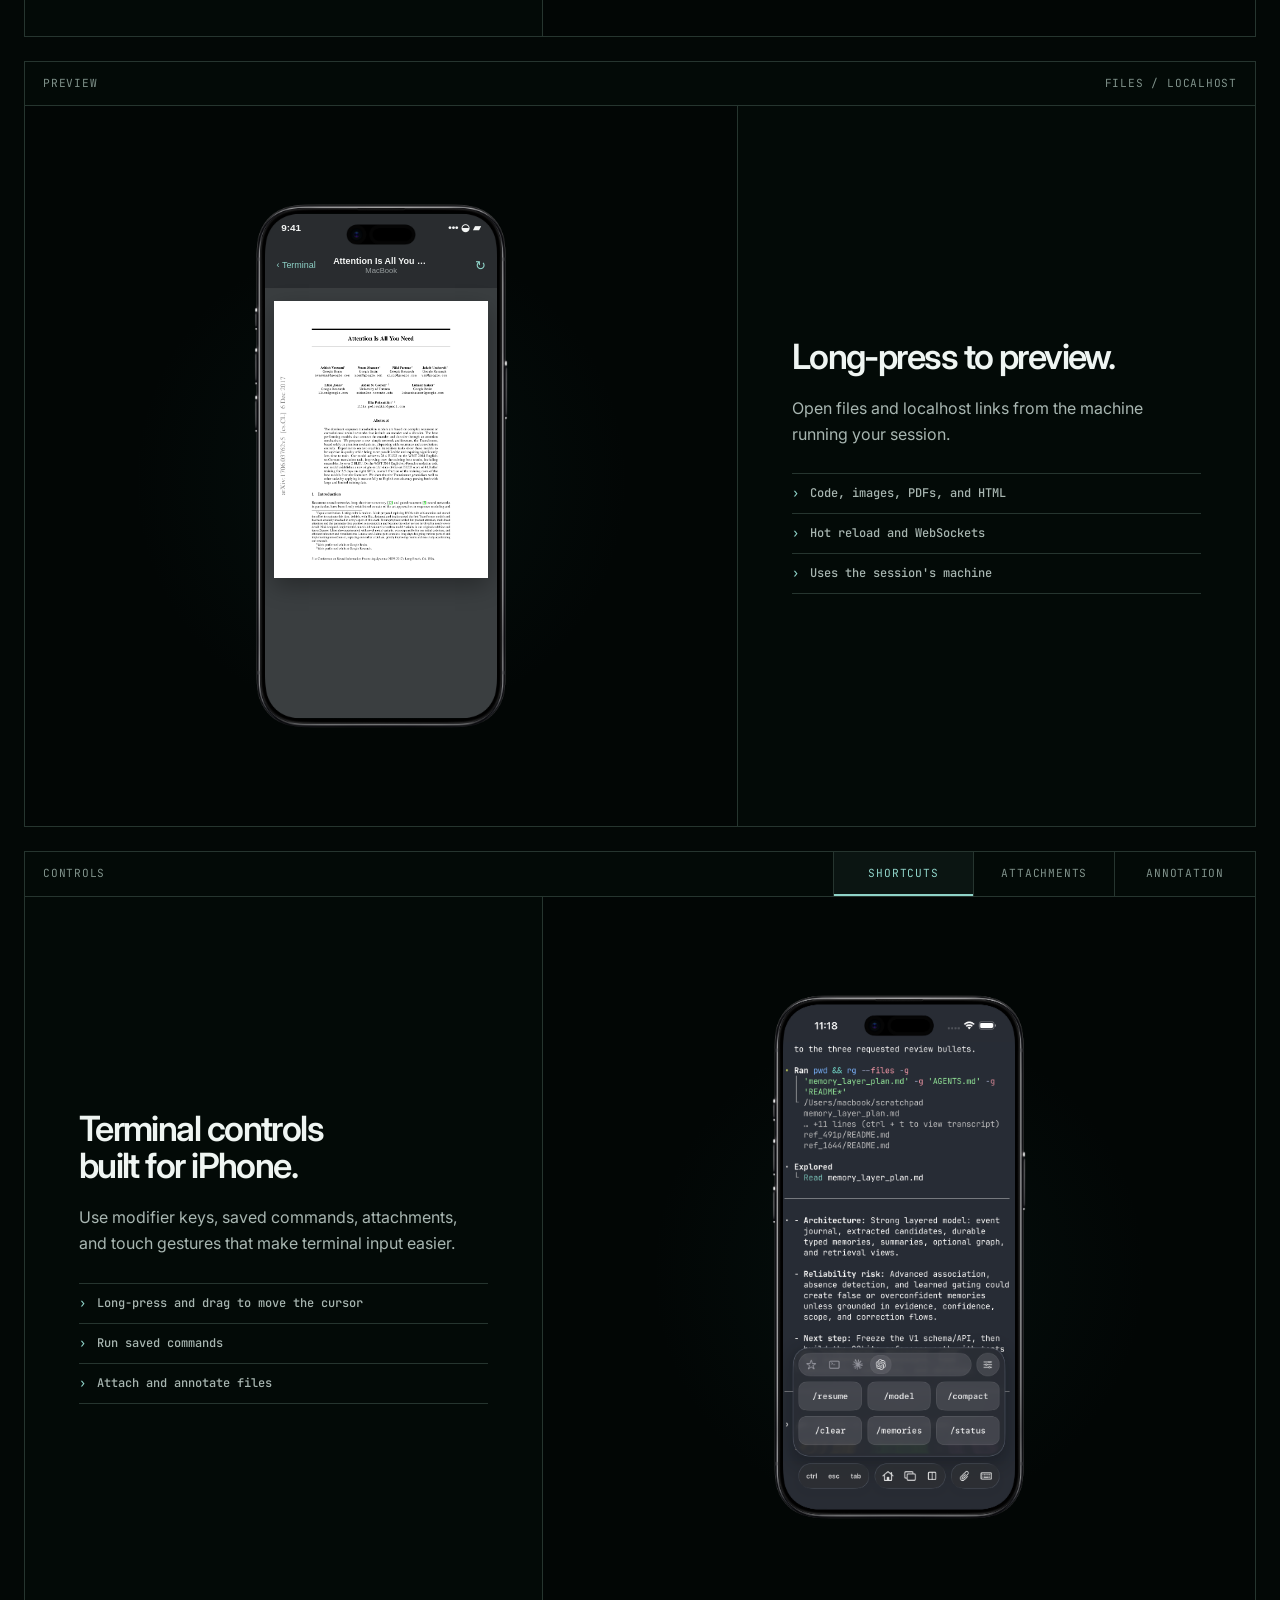
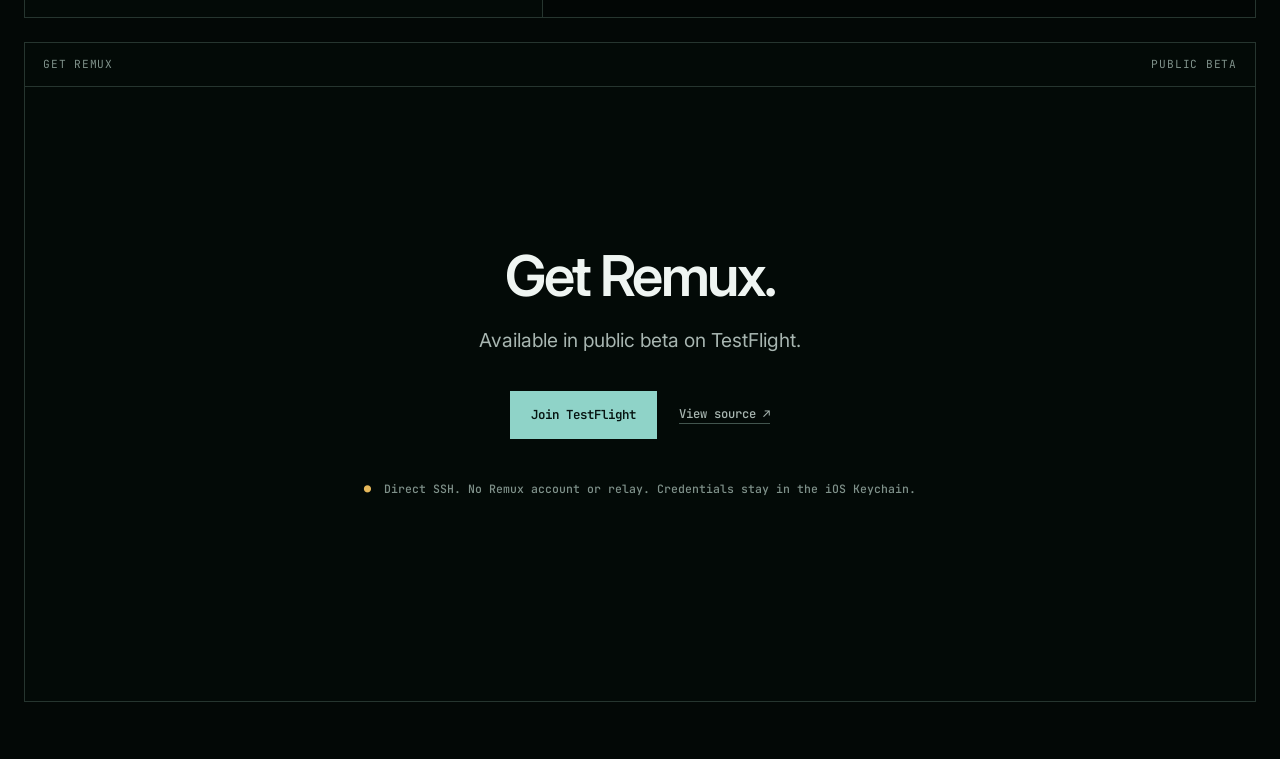
==== commit 8dc3e313: "embed demo video in site hero" ====
--- a/remux-site/index.html
+++ b/remux-site/index.html
@@ -16,8 +16,8 @@
       href="https://fonts.googleapis.com/css2?family=Inter:wght@400;500;600;700&amp;family=JetBrains+Mono:wght@400;500;600;700&amp;display=swap"
       rel="stylesheet"
     >
-    <link rel="stylesheet" href="./styles.css?v=19">
-    <script src="./script.js?v=5" defer></script>
+    <link rel="stylesheet" href="./styles.css?v=20">
+    <script src="./script.js?v=6" defer></script>
   </head>
   <body>
     <a class="skip-link" href="#main-content">Skip to content</a>
@@ -73,26 +73,49 @@
                 </a>
                 <a
                   class="text-link"
-                  href="https://www.youtube.com/watch?v=iKp6nHFRKrc"
+                  href="https://github.com/h3nock/remux"
                   target="_blank"
                   rel="noopener noreferrer"
                 >
-                  Watch the demo <span aria-hidden="true">↗</span>
+                  View source <span aria-hidden="true">↗</span>
                 </a>
               </div>
             </div>
 
             <figure class="product-visual hero-visual" data-reveal>
-              <div class="device-stage hero-device-stage">
+              <div class="hero-video-stage">
+                <video
+                  id="hero-demo"
+                  class="hero-demo-video"
+                  autoplay
+                  muted
+                  loop
+                  playsinline
+                  preload="metadata"
+                  poster="./assets/remux-demo-poster.webp"
+                  aria-describedby="hero-demo-description"
+                >
+                  <source src="./assets/remux-demo.mp4" type="video/mp4">
+                </video>
                 <img
-                  class="device-image"
-                  src="./assets/device-windows.webp?v=1"
-                  alt="Remux on iPhone showing the tmux window and pane switcher"
-                  width="1380"
-                  height="2880"
-                  fetchpriority="high"
-                >
+                  class="hero-demo-poster"
+                  src="./assets/remux-demo-poster.webp"
+                  alt=""
+                  width="1280"
+                  height="754"
+                >
+                <button
+                  class="hero-video-toggle"
+                  type="button"
+                  aria-controls="hero-demo"
+                  aria-label="Pause demo"
+                >
+                  pause
+                </button>
               </div>
+              <figcaption id="hero-demo-description" class="sr-only">
+                Remux running on iPhone, moving through a terminal, attachments, and tmux panes.
+              </figcaption>
             </figure>
           </div>
         </div>
@@ -383,14 +406,6 @@
               </a>
               <a
                 class="text-link"
-                href="https://www.youtube.com/watch?v=iKp6nHFRKrc"
-                target="_blank"
-                rel="noopener noreferrer"
-              >
-                Watch the demo <span aria-hidden="true">↗</span>
-              </a>
-              <a
-                class="text-link"
                 href="https://github.com/h3nock/remux"
                 target="_blank"
                 rel="noopener noreferrer"
--- a/remux-site/styles.css
+++ b/remux-site/styles.css
@@ -427,8 +427,54 @@
     radial-gradient(circle at 50% 52%, rgba(28, 91, 81, 0.11), transparent 48%);
 }
 
-.hero-device-stage {
+.hero-video-stage {
+  position: relative;
+  overflow: hidden;
   min-height: inherit;
+  flex: 1;
+  background: #050908;
+}
+
+.hero-demo-video,
+.hero-demo-poster {
+  width: 100%;
+  height: 100%;
+  object-fit: cover;
+  object-position: 50% 50%;
+}
+
+.hero-demo-video {
+  display: block;
+}
+
+.hero-demo-poster {
+  display: none;
+}
+
+.hero-video-toggle {
+  position: absolute;
+  right: 14px;
+  bottom: 14px;
+  min-width: 64px;
+  min-height: 32px;
+  padding: 0 10px;
+  border: 1px solid rgba(168, 182, 177, 0.48);
+  color: var(--text);
+  background: rgba(3, 8, 6, 0.84);
+  backdrop-filter: blur(10px);
+  font: 500 0.68rem/1 var(--mono);
+  cursor: pointer;
+  transition:
+    color 160ms ease,
+    border-color 160ms ease,
+    background 160ms ease;
+}
+
+.hero-video-toggle:hover,
+.hero-video-toggle:focus-visible {
+  border-color: var(--mint);
+  color: var(--mint);
+  background: rgba(3, 8, 6, 0.95);
 }
 
 .device-image {
@@ -436,15 +482,6 @@
   max-width: 76%;
   height: min(
     560px,
-    calc((100svh - var(--header-height) - var(--status-height) - 112px) * 0.78)
-  );
-}
-
-.hero-device-stage .device-image {
-  width: auto;
-  max-width: 74%;
-  height: min(
-    570px,
     calc((100svh - var(--header-height) - var(--status-height) - 112px) * 0.78)
   );
 }
@@ -669,3 +706,355 @@
 .status-current {
   display: none;
 }
+
+[data-reveal] {
+  opacity: 0;
+  transform: translateY(14px);
+  transition:
+    opacity 500ms ease,
+    transform 500ms ease;
+}
+
+[data-reveal].is-visible {
+  opacity: 1;
+  transform: translateY(0);
+}
+
+.hero-copy.is-visible {
+  transition-delay: 50ms;
+}
+
+.hero-visual.is-visible {
+  transition-delay: 130ms;
+}
+
+@keyframes panel-in {
+  from {
+    opacity: 0;
+    transform: translateY(5px);
+  }
+  to {
+    opacity: 1;
+    transform: translateY(0);
+  }
+}
+
+@media (max-width: 1100px) {
+  .hero-copy,
+  .feature-copy {
+    padding-right: 38px;
+    padding-left: 38px;
+  }
+
+  .hero-grid {
+    grid-template-columns: minmax(0, 48%) minmax(0, 52%);
+  }
+
+  .feature-grid {
+    grid-template-columns: minmax(0, 44%) minmax(0, 56%);
+  }
+
+  .feature-grid-reverse {
+    grid-template-columns: minmax(0, 56%) minmax(0, 44%);
+  }
+}
+
+@media (max-width: 880px) {
+  :root {
+    --header-height: 58px;
+    --section-half-gap: 8px;
+  }
+
+  html {
+    scroll-padding-top: calc(var(--header-height) + 8px);
+  }
+
+  .site-header {
+    padding: 0 16px;
+  }
+
+  .source-link {
+    display: none;
+  }
+
+  main {
+    padding-bottom: 0;
+  }
+
+  .site-section {
+    padding: var(--section-half-gap) 10px;
+  }
+
+  .hero-section {
+    padding-top: 16px;
+  }
+
+  .section-bar {
+    min-height: 40px;
+    padding-left: 13px;
+    font-size: 0.64rem;
+  }
+
+  .section-bar > span:last-child {
+    padding-right: 13px;
+  }
+
+  .section-switcher {
+    min-height: 40px;
+  }
+
+  .section-tab {
+    min-width: 0;
+    padding: 0 12px;
+  }
+
+  .section-bar span:last-child {
+    overflow: hidden;
+    max-width: 58%;
+    text-overflow: ellipsis;
+    white-space: nowrap;
+  }
+
+  .hero-frame,
+  .get-frame {
+    min-height: auto;
+  }
+
+  .hero-grid,
+  .feature-grid,
+  .feature-grid-reverse {
+    grid-template-columns: 1fr;
+    min-height: 0;
+  }
+
+  .hero-copy,
+  .feature-copy,
+  .feature-grid-reverse .feature-copy {
+    grid-column: 1;
+    grid-row: 1;
+    padding: 42px clamp(24px, 7vw, 52px) 38px;
+  }
+
+  .hero-copy {
+    padding-top: 42px;
+  }
+
+  h1 {
+    max-width: 650px;
+    font-size: clamp(2.35rem, 7vw, 2.75rem);
+  }
+
+  h2 {
+    max-width: 620px;
+    font-size: clamp(1.9rem, 6.3vw, 2.2rem);
+  }
+
+  .lede {
+    max-width: 40rem;
+    font-size: 1rem;
+    line-height: 1.65;
+  }
+
+  .feature-points {
+    margin-top: 22px;
+  }
+
+  .product-visual,
+  .feature-grid-reverse .product-visual {
+    grid-column: 1;
+    grid-row: 2;
+    border-top: 1px solid var(--line);
+    border-right: 0;
+    border-left: 0;
+  }
+
+  .device-stage,
+  .device-panel-stage {
+    flex: none;
+    height: 620px;
+    min-height: 0;
+  }
+
+  .hero-video-stage {
+    flex: none;
+    height: clamp(420px, 110vw, 560px);
+    min-height: 0;
+  }
+
+  .device-image,
+  .preview-device {
+    width: auto;
+    max-width: 74%;
+    height: min(540px, calc(100% - 80px));
+  }
+
+  .tmux-status {
+    position: static;
+    grid-template-columns: auto 1fr auto;
+    margin-top: 8px;
+  }
+
+  .status-windows {
+    display: none;
+  }
+
+  .status-current {
+    display: flex;
+    color: var(--mint);
+  }
+}
+
+@media (max-width: 520px) {
+  .site-header {
+    padding: 0 14px;
+  }
+
+  .testflight-link {
+    padding: 7px 10px;
+  }
+
+  .site-section {
+    padding: var(--section-half-gap) 8px;
+  }
+
+  .hero-section {
+    padding-top: 16px;
+  }
+
+  .section-bar {
+    min-height: 39px;
+    padding-left: 12px;
+    font-size: 0.59rem;
+  }
+
+  .section-bar > span:first-child {
+    flex: 0 0 auto;
+  }
+
+  .section-bar > span:last-child {
+    padding-right: 12px;
+  }
+
+  .section-switcher {
+    min-height: 39px;
+  }
+
+  .section-tab {
+    padding: 0 7px;
+  }
+
+  .hero-copy,
+  .feature-copy,
+  .feature-grid-reverse .feature-copy {
+    padding: 38px 20px 34px;
+  }
+
+  h1 {
+    font-size: clamp(2.1rem, 8.8vw, 2.25rem);
+  }
+
+  h2 {
+    font-size: clamp(1.8rem, 7.6vw, 2rem);
+  }
+
+  h1,
+  h2 {
+    margin-bottom: 18px;
+    line-height: 1.06;
+  }
+
+  .hero-actions {
+    gap: 20px;
+    margin-top: 28px;
+    align-items: flex-start;
+    flex-direction: column;
+  }
+
+  .button {
+    width: 100%;
+  }
+
+  .device-stage,
+  .device-panel-stage {
+    height: 600px;
+  }
+
+  .hero-video-stage {
+    height: clamp(400px, 110vw, 480px);
+  }
+
+  .device-image,
+  .preview-device {
+    max-width: 74%;
+    height: min(520px, calc(100% - 80px));
+  }
+
+  .get-content {
+    min-height: 520px;
+    padding: 64px 22px;
+  }
+
+  .get-content h2 {
+    font-size: clamp(2.35rem, 10.5vw, 2.75rem);
+  }
+
+  .get-actions {
+    margin-top: 30px;
+    flex-direction: column;
+  }
+
+  .trust-line {
+    margin-top: 34px;
+    font-size: 0.67rem;
+  }
+}
+
+@media (max-width: 380px) {
+  .device-stage,
+  .device-panel-stage {
+    height: 560px;
+  }
+
+  .hero-video-stage {
+    height: 410px;
+  }
+
+  .device-image,
+  .preview-device {
+    max-width: 76%;
+    height: min(480px, calc(100% - 80px));
+  }
+
+  .section-bar span:last-child {
+    max-width: 50%;
+  }
+}
+
+@media (prefers-reduced-motion: reduce) {
+  html {
+    scroll-behavior: auto;
+  }
+
+  *,
+  *::before,
+  *::after {
+    animation-duration: 0.01ms !important;
+    animation-iteration-count: 1 !important;
+    scroll-behavior: auto !important;
+    transition-duration: 0.01ms !important;
+  }
+
+  [data-reveal] {
+    opacity: 1;
+    transform: none;
+  }
+
+  .hero-demo-video,
+  .hero-video-toggle {
+    display: none;
+  }
+
+  .hero-demo-poster {
+    display: block;
+  }
+}
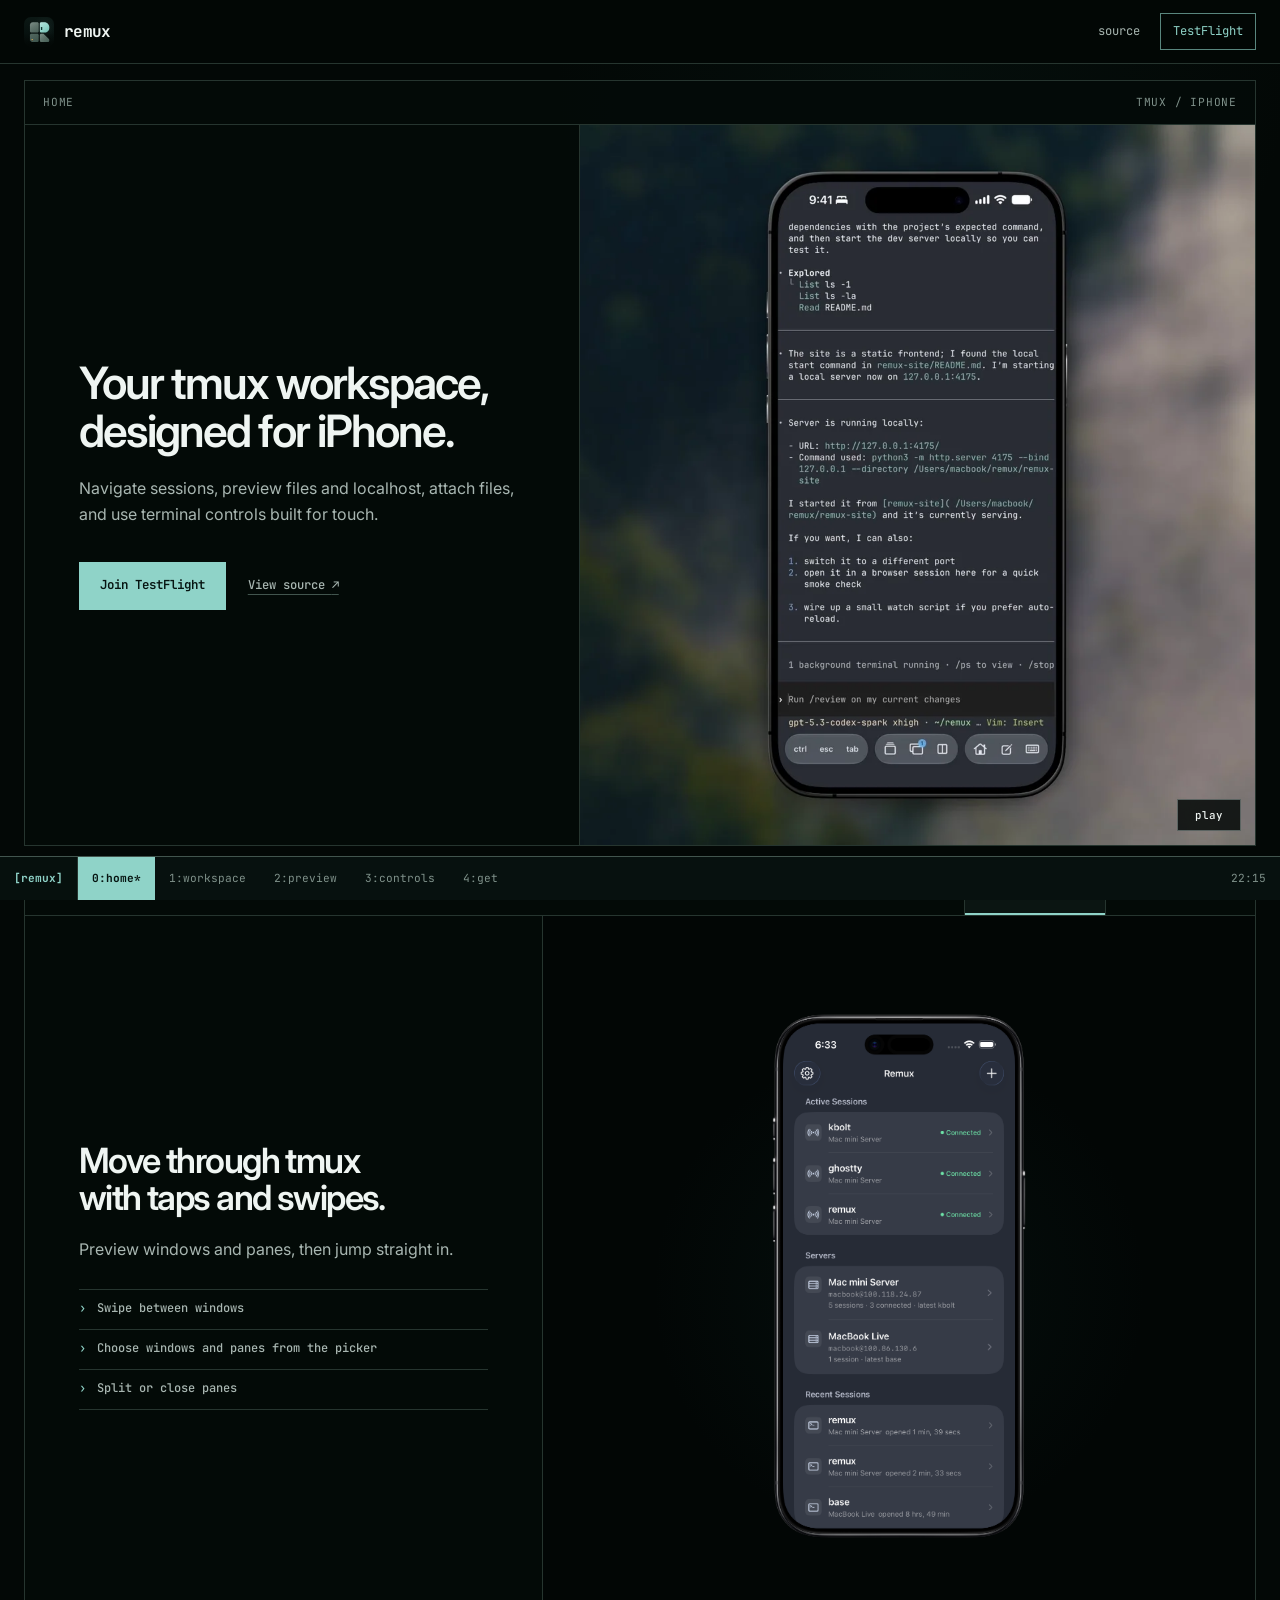
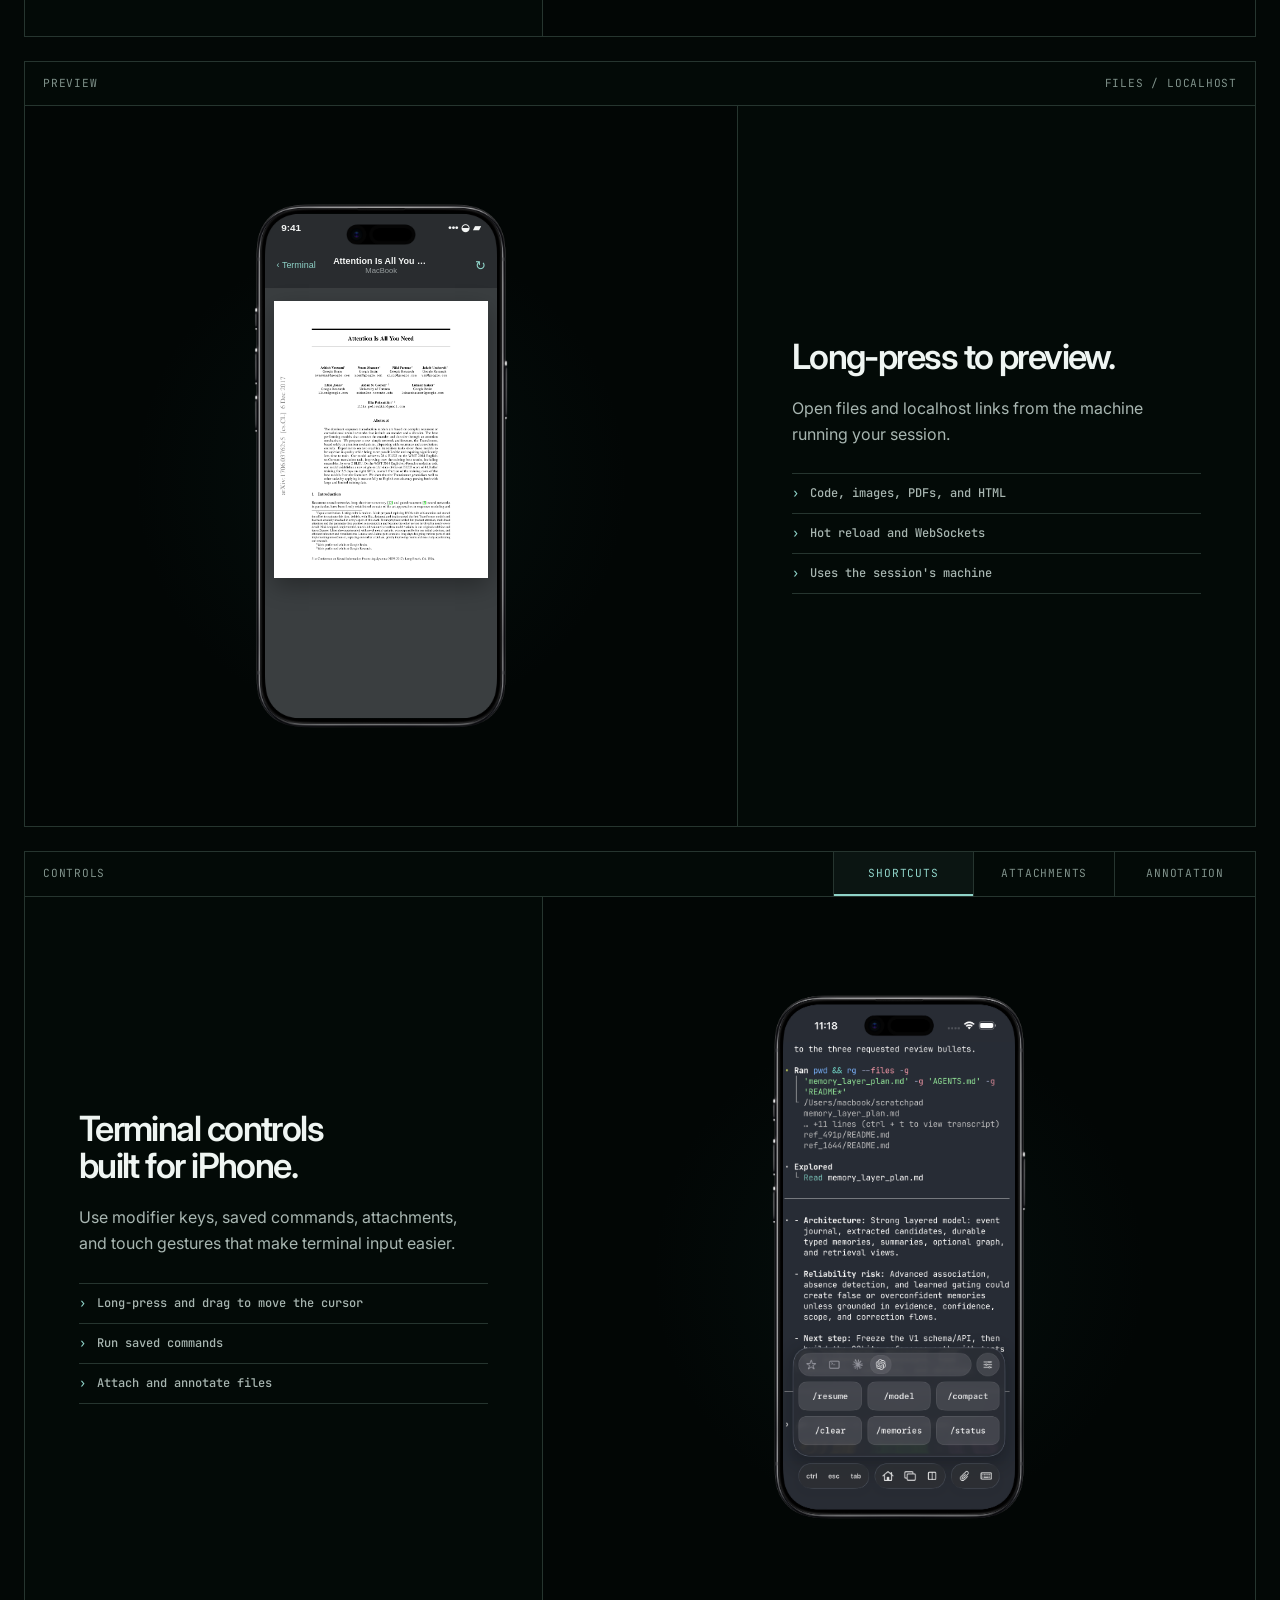
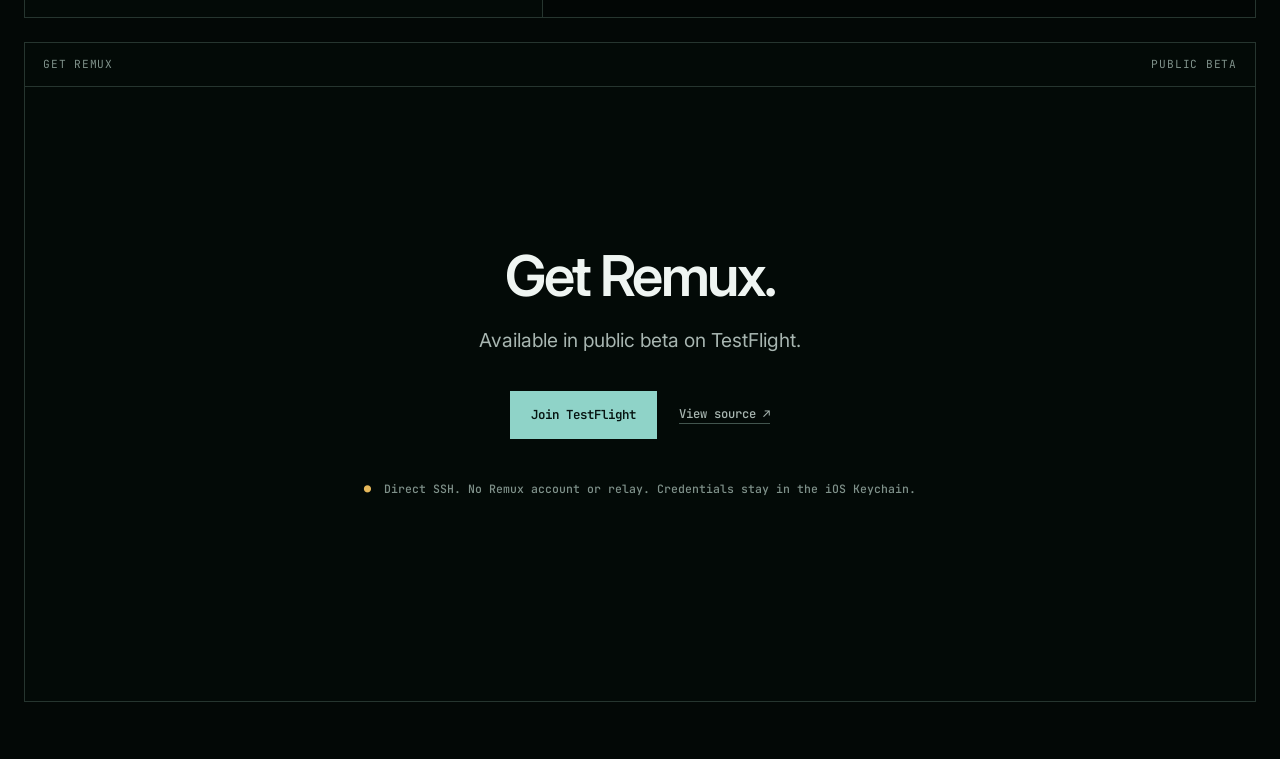
==== commit fe6cd951: "refresh demo video on README and site" ====
--- a/remux-site/index.html
+++ b/remux-site/index.html
@@ -101,8 +101,8 @@
                   class="hero-demo-poster"
                   src="./assets/remux-demo-poster.webp"
                   alt=""
-                  width="1280"
-                  height="754"
+                  width="1080"
+                  height="1080"
                 >
                 <button
                   class="hero-video-toggle"
